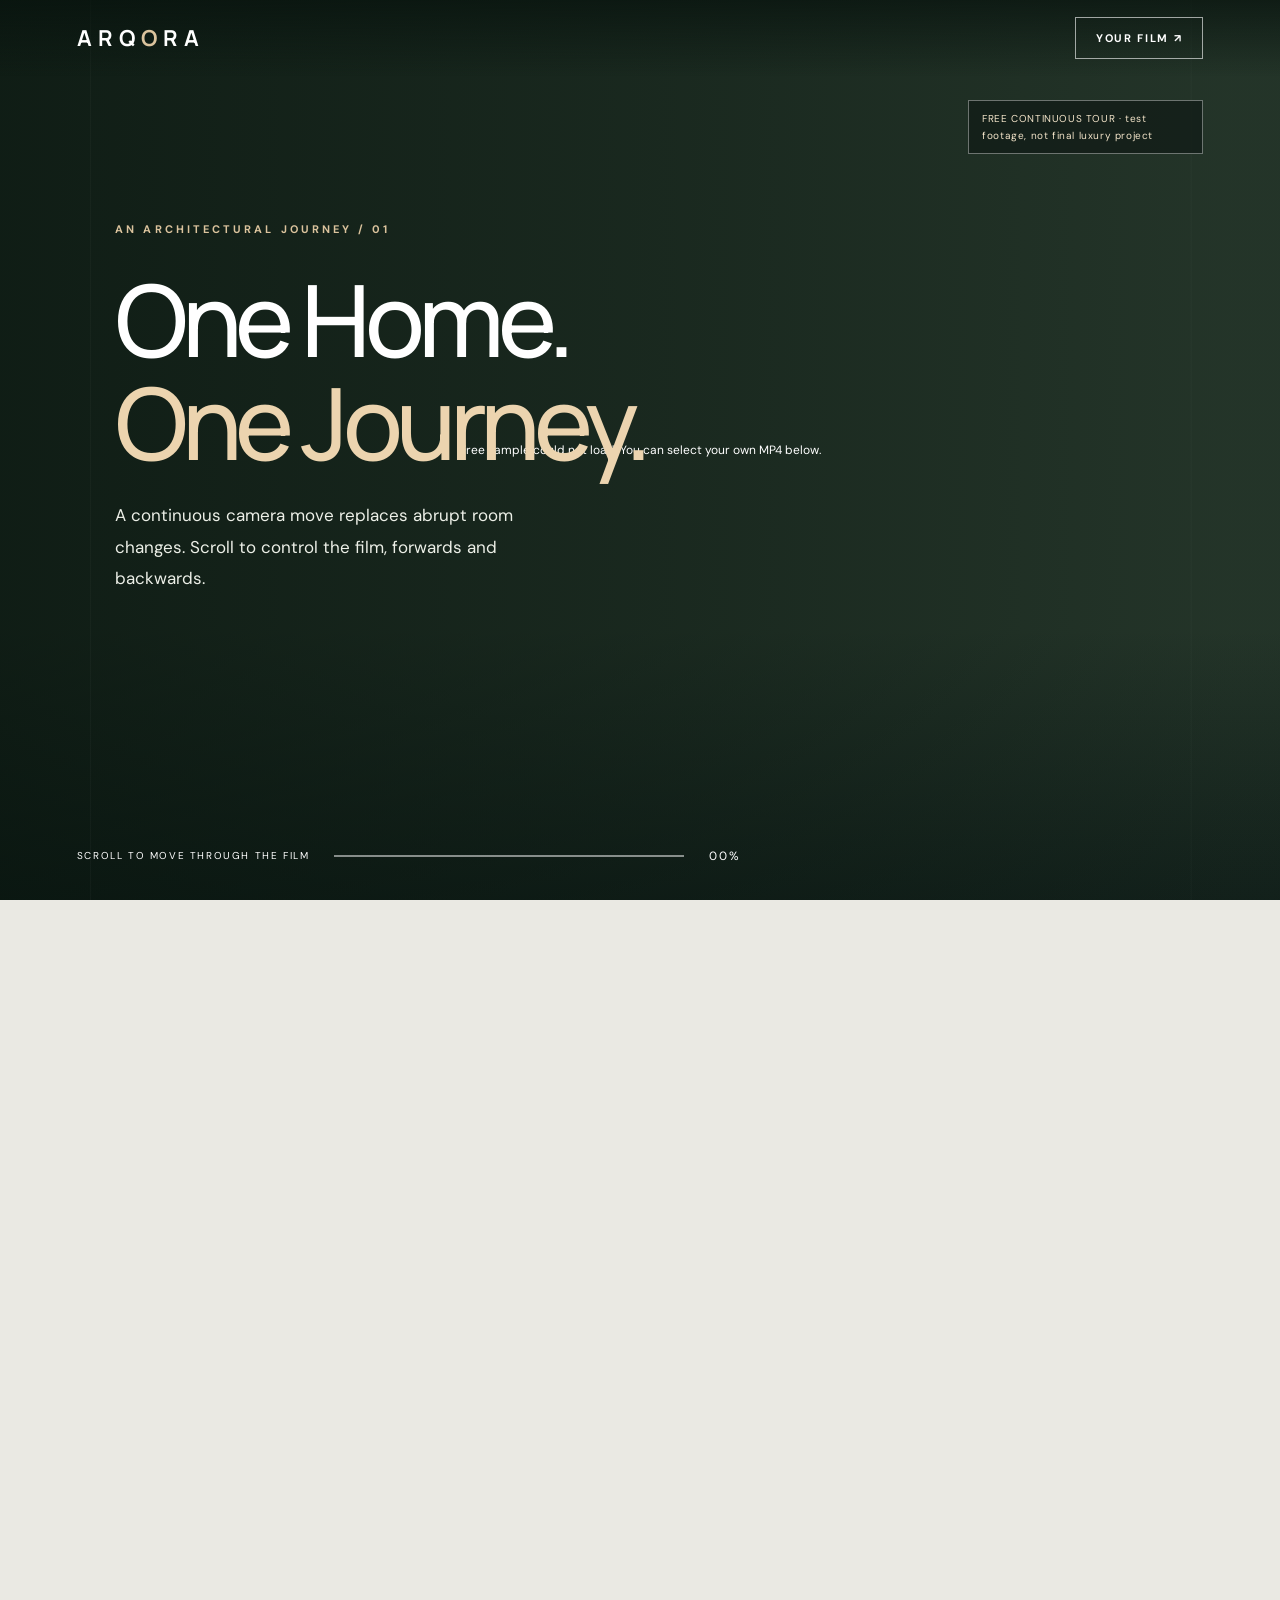
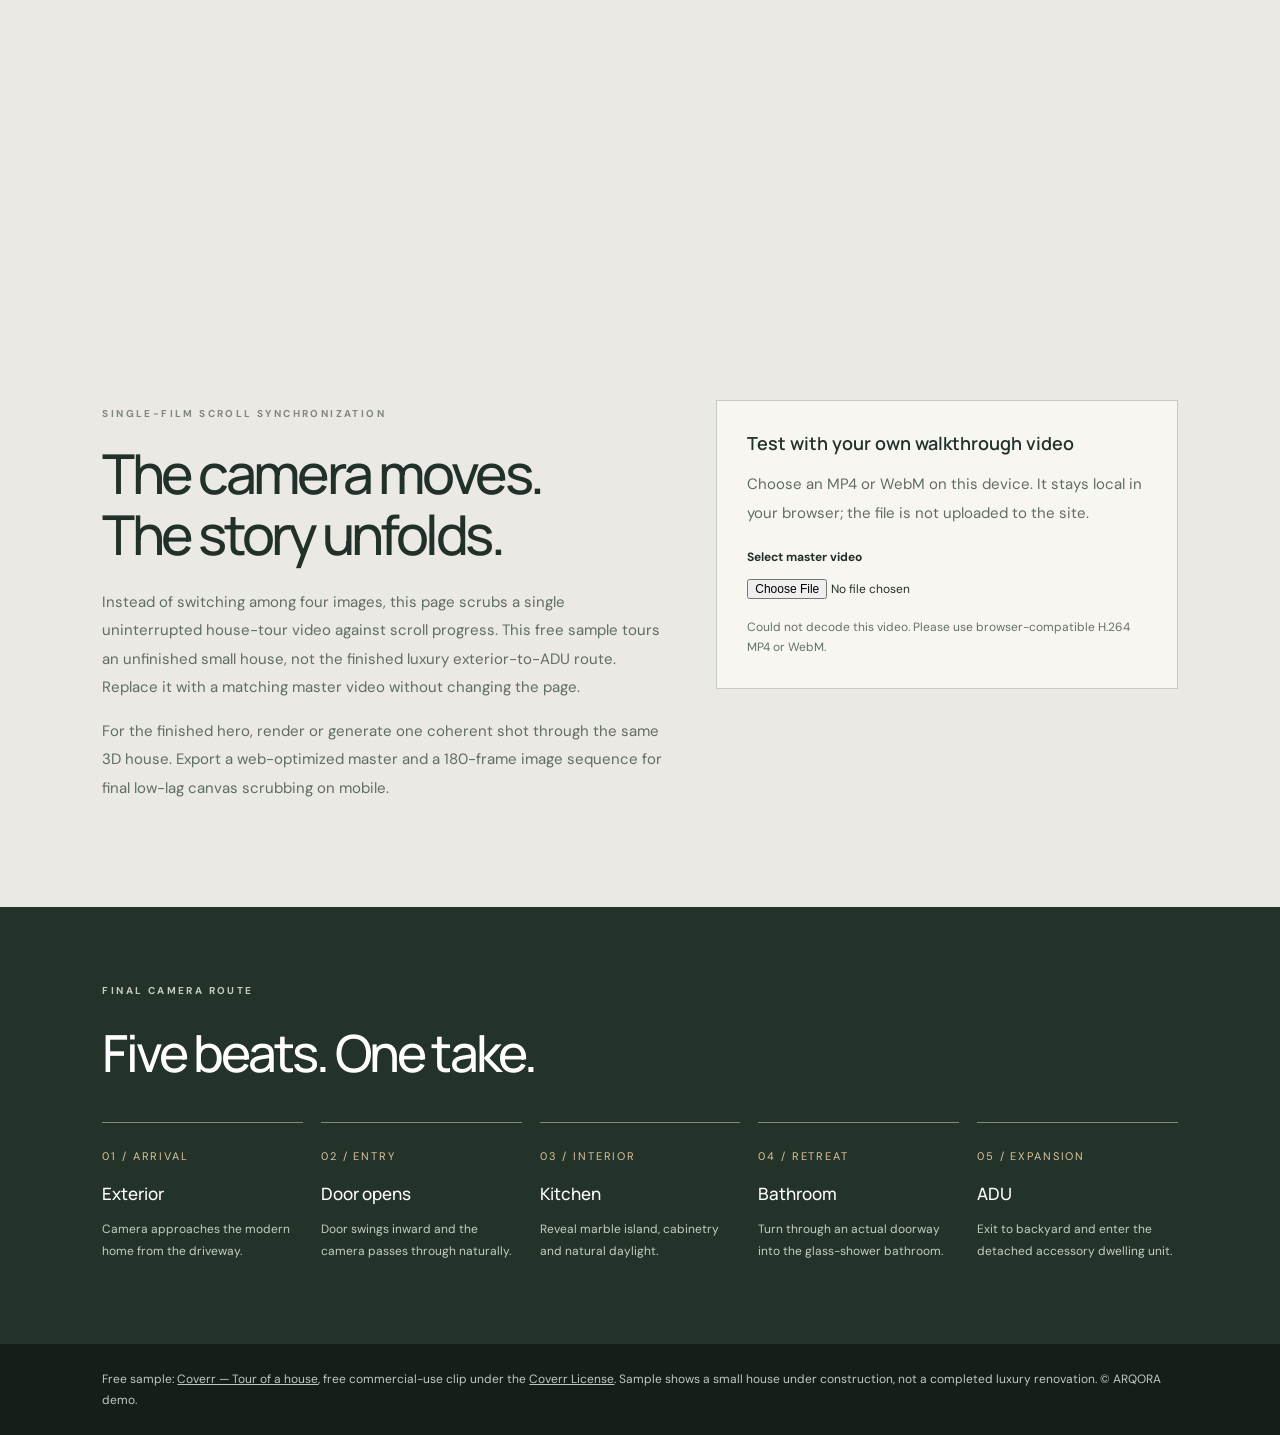
==== video-sync-test/index.html @ e1a4e1a6 "Use verified free Coverr one-take house tour footage for single-video scrub test" ====
<!doctype html>
<html lang="en"><head><meta charset="utf-8"><meta name="viewport" content="width=device-width,initial-scale=1"><meta name="theme-color" content="#121916"><title>ARQORA | One-film scroll walkthrough test</title>
<meta name="description" content="Test single-video scroll synchronisation for an architectural remodeling walkthrough.">
<link rel="preconnect" href="https://fonts.googleapis.com"><link href="https://fonts.googleapis.com/css2?family=DM+Sans:wght@400;500;600&family=Manrope:wght@400;500;600;700&display=swap" rel="stylesheet">
<style>
:root{--cream:#eae8df;--gold:#dbc39d;--ink:#131b16}*{box-sizing:border-box}html{scroll-behavior:auto}body{margin:0;background:#eae9e3;color:#213029;font:15px/1.7 'DM Sans',Arial,sans-serif}a{color:inherit;text-decoration:none}.nav{position:fixed;inset:0 0 auto;z-index:30;height:76px;display:flex;align-items:center;justify-content:space-between;padding:0 clamp(20px,6vw,95px);color:#fff;background:linear-gradient(#07120db0,transparent)}.brand{font:700 22px Manrope,sans-serif;letter-spacing:.27em}.brand b{color:var(--gold)}.nav a:last-child{border:1px solid #fff9;padding:11px 20px;font-size:11px;font-weight:700;letter-spacing:.15em;text-transform:uppercase}.rail{height:390svh;position:relative}.stage{height:100svh;position:sticky;top:0;background:#17231b;color:#fff;overflow:hidden;isolation:isolate}.stage video{position:absolute;inset:0;width:100%;height:100%;object-fit:cover;object-position:center;filter:saturate(.86) contrast(1.04)}.stage:before{content:"";position:absolute;inset:0;z-index:1;pointer-events:none;background:linear-gradient(90deg,#07130db8,#07130d62 54%,#07130d14 96%),linear-gradient(0deg,#0c1916b8,transparent 30%)}.stage:after{content:"";position:absolute;inset:0;z-index:2;pointer-events:none;opacity:.5;background:linear-gradient(to right,transparent 7%,#ffffff18 7.05%,transparent 7.1%,transparent 93%,#ffffff18 93.05%,transparent 93.1%)}.poster{position:absolute;inset:0;z-index:0;background:#26372b url('https://images.unsplash.com/photo-1600585154340-be6161a56a0c?auto=format&fit=crop&w=1200&q=70') center/cover}.story{position:absolute;z-index:4;top:46%;left:clamp(22px,9vw,155px);right:22px;transform:translateY(-50%);max-width:710px;pointer-events:none}.eyebrow{font-size:11px;letter-spacing:.28em;color:var(--gold);text-transform:uppercase;font-weight:700}.story h1{font:500 clamp(3.35rem,7.8vw,7.5rem)/1.04 Manrope,Arial,sans-serif;letter-spacing:-.065em;margin:26px 0 25px}.story h1 em{font-style:normal;color:#ecd4af}.story p{font-size:clamp(14px,1.35vw,17px);line-height:1.85;max-width:445px;color:#ecefe7}.foot{position:absolute;bottom:34px;left:clamp(22px,6vw,90px);right:clamp(22px,6vw,90px);z-index:5;display:flex;align-items:center;gap:25px}.foot .hint{font-size:10px;letter-spacing:.16em;white-space:nowrap;text-transform:uppercase}.line{height:2px;background:#ffffff80;flex:1;max-width:350px}.bar{height:2px;width:0;background:var(--gold)}.count{font-size:12px;letter-spacing:.14em}.note{position:absolute;right:clamp(22px,6vw,90px);top:100px;z-index:6;font-size:10px;max-width:235px;letter-spacing:.06em;padding:9px 13px;border:1px solid #ffffff60;background:#101a16b5;color:#f4e5ca}.stage .error{position:absolute;inset:50% 20px auto;transform:translateY(-50%);z-index:3;text-align:center;color:#fff;font-size:12px;display:none}.controls{background:#eae9e3;padding:90px clamp(22px,8vw,130px);display:grid;gap:50px;grid-template-columns:1.1fr .9fr;align-items:start}.kicker{text-transform:uppercase;font-size:10px;letter-spacing:.24em;font-weight:700;color:#7e897c}.controls h2{font:500 clamp(2.2rem,4.3vw,4.5rem)/1.12 Manrope,sans-serif;letter-spacing:-.065em;margin:17px 0 22px}.controls p{max-width:600px;color:#606d63;font-size:15px;line-height:1.9}.upload{border:1px solid #c6ccbf;background:#f7f6f1;padding:30px}.upload strong{display:block;font:600 18px Manrope,sans-serif;margin-bottom:10px}.upload label{display:block;margin:20px 0 9px;font-size:12px;font-weight:700}.upload input{max-width:100%;font:inherit;font-size:12px}.meta{font-size:12px;color:#637263;margin-top:15px}.route{padding:70px clamp(22px,8vw,130px);background:#243329;color:#fff}.route h2{font:500 clamp(2rem,4vw,4rem) Manrope,sans-serif;letter-spacing:-.055em;margin:14px 0 35px}.steps{display:grid;grid-template-columns:repeat(5,1fr);gap:18px}.step{border-top:1px solid #d9d0b289;padding-top:20px}.step span{color:var(--gold);font-size:11px;letter-spacing:.17em}.step b{display:block;margin:14px 0;font:500 17px Manrope,sans-serif}.step p{font-size:12px;color:#c4cec5;line-height:1.8}.legal{padding:25px clamp(22px,8vw,130px);font-size:12px;background:#151e18;color:#c0c9c0}.legal a{text-decoration:underline}@media(max-width:700px){.nav{height:65px}.nav a:last-child{font-size:9px;padding:8px}.note{right:20px;top:76px;font-size:9px;max-width:190px}.story{top:49%}.story h1{font-size:clamp(2.9rem,11vw,4.5rem)}.foot{bottom:20px}.foot .hint{font-size:8px}.controls{grid-template-columns:1fr;padding-top:65px;padding-bottom:65px}.steps{grid-template-columns:repeat(2,1fr)}.stage video{object-position:58% center}}@media(prefers-reduced-motion:reduce){.rail{height:100svh}.foot{display:none}}
</style></head><body>
<header class="nav"><a href="#top" class="brand">ARQ<b>O</b>RA</a><a href="#film-controls">Your Film ↗</a></header>
<main id="top"><section class="rail" id="filmRail"><div class="stage" id="filmStage"><div class="poster"></div>
<video id="walkFilm" muted playsinline preload="auto" aria-label="Continuous architectural walkthrough sample" poster="https://images.unsplash.com/photo-1600585154340-be6161a56a0c?auto=format&fit=crop&w=1200&q=70"></video>
<div class="error" id="videoError">Free sample could not load. You can select your own MP4 below.</div>
<div class="note" id="sampleNote">FREE CONTINUOUS TOUR · test footage, not final luxury project</div>
<div class="story"><span class="eyebrow" id="sceneLabel">A CONNECTED JOURNEY / 01</span><h1 id="sceneHead">One Home.<br><em>One Journey.</em></h1><p id="sceneText">A continuous camera move replaces abrupt room changes. Scroll to control the film, forwards and backwards.</p></div>
<div class="foot"><span class="hint">Scroll to move through the film</span><div class="line"><div class="bar" id="progressBar"></div></div><span class="count" id="progressCount">00%</span></div>
</div></section>
<section id="film-controls" class="controls"><div><span class="kicker">Single-film scroll synchronization</span><h2>The camera moves.<br>The story unfolds.</h2><p>Instead of switching among four images, this page scrubs a single uninterrupted house-tour video against scroll progress. This free sample tours an unfinished small house, not the finished luxury exterior-to-ADU route. Replace it with a matching master video without changing the page.</p><p>For the finished hero, render or generate one coherent shot through the same 3D house. Export a web-optimized master and a 180-frame image sequence for final low-lag canvas scrubbing on mobile.</p></div>
<div class="upload"><strong>Test with your own walkthrough video</strong><p>Choose an MP4 or WebM on this device. It stays local in your browser; the file is not uploaded to the site.</p><label for="videoUpload">Select master video</label><input type="file" id="videoUpload" accept="video/mp4,video/webm,video/quicktime"><div class="meta" id="fileStatus">Free Coverr house walkthrough sample (19 seconds) · Only for testing camera continuity.</div></div>
</section>
<section class="route"><span class="kicker" style="color:#c7cbbf">Final camera route</span><h2>Five beats. One take.</h2><div class="steps"><div class="step"><span>01 / ARRIVAL</span><b>Exterior</b><p>Camera approaches the modern home from the driveway.</p></div><div class="step"><span>02 / ENTRY</span><b>Door opens</b><p>Door swings inward and the camera passes through naturally.</p></div><div class="step"><span>03 / INTERIOR</span><b>Kitchen</b><p>Reveal marble island, cabinetry and natural daylight.</p></div><div class="step"><span>04 / RETREAT</span><b>Bathroom</b><p>Turn through an actual doorway into the glass-shower bathroom.</p></div><div class="step"><span>05 / EXPANSION</span><b>ADU</b><p>Exit to backyard and enter the detached accessory dwelling unit.</p></div></div></section></main>
<footer class="legal">Free sample: <a href="https://coverr.co/videos/tour-of-a-house-10dx22zecx" target="_blank" rel="noopener">Coverr — Tour of a house</a>, free commercial-use clip under the <a href="https://coverr.co/license" target="_blank" rel="noopener">Coverr License</a>. Sample shows a small house under construction, not a completed luxury renovation. © ARQORA demo.</footer>
<script>
(()=>{'use strict';
const video=document.getElementById('walkFilm'),rail=document.getElementById('filmRail'),fill=document.getElementById('progressBar'),count=document.getElementById('progressCount'),status=document.getElementById('fileStatus'),sample=document.getElementById('sampleNote'),error=document.getElementById('videoError');
const sampleSrc='https://cdn.coverr.co/videos/coverr-tour-of-a-house-5566/720p.mp4';
video.src=sampleSrc;
video.load();

const reduced=matchMedia('(prefers-reduced-motion:reduce)').matches;
const clamp=(x,a=0,b=1)=>Math.max(a,Math.min(b,x));
let duration=20,requested=0,latestSeek=0,seekTimer=0,fileUrl=null,disabled=false;
function position(){let r=rail.getBoundingClientRect();return clamp(-r.top/Math.max(1,r.height-innerHeight))}
function updateText(p){
const labels=['AN ARCHITECTURAL JOURNEY','THE APPROACH','THROUGH THE HOME','CRAFTED IN DETAIL','A COMPLETE TRANSFORMATION'];
const heads=['One Home.<br><em>One Journey.</em>','The First<br><em>Impression.</em>','An Open<br><em>Experience.</em>','Every Detail<br><em>Matters.</em>','Built For<br><em>What’s Next.</em>'];
const k=Math.min(4,Math.floor(p*5));
if(updateText.k!==k){updateText.k=k;document.getElementById('sceneLabel').textContent=labels[k]+' / '+String(k+1).padStart(2,'0');document.getElementById('sceneHead').innerHTML=heads[k]}
}
function seek(){seekTimer=0;if(disabled||!video.duration||video.seeking)return;
const desired=clamp(requested,0,Math.max(0,video.duration-.06));
if(Math.abs(video.currentTime-desired)<.045)return;
latestSeek=performance.now();try{video.currentTime=desired}catch(e){}}
function schedule(){if(seekTimer)return;const wait=Math.max(0,85-(performance.now()-latestSeek));seekTimer=setTimeout(seek,wait)}
function scroll(){const p=reduced?0:position();fill.style.width=(p*100).toFixed(1)+'%';count.textContent=String(Math.round(p*100)).padStart(2,'0')+'%';updateText(p);requested=p*duration;if(video.readyState>=1)schedule()}
video.addEventListener('loadedmetadata',()=>{duration=Math.max(0.1,video.duration||20);disabled=false;error.style.display='none';if(!fileUrl) status.textContent='Loaded free 19-second continuous house tour from Coverr. Scroll to scrub the camera.';scroll()});
video.addEventListener('seeked',()=>{if(Math.abs(video.currentTime-requested)>.12)schedule()});
video.addEventListener('error',()=>{error.style.display='block';status.textContent='Could not decode this video. Please use browser-compatible H.264 MP4 or WebM.'});
document.getElementById('videoUpload').addEventListener('change',e=>{
const f=e.target.files?.[0];if(!f)return;if(fileUrl)URL.revokeObjectURL(fileUrl);fileUrl=URL.createObjectURL(f);video.src=fileUrl;video.load();status.textContent='Local file: '+f.name+' · '+(f.size/1048576).toFixed(1)+' MB';sample.textContent='YOUR OWN WALKTHROUGH VIDEO · LOCAL PREVIEW';disabled=false
});
addEventListener('scroll',scroll,{passive:true});addEventListener('resize',scroll,{passive:true});
scroll();
})();
</script></body></html>
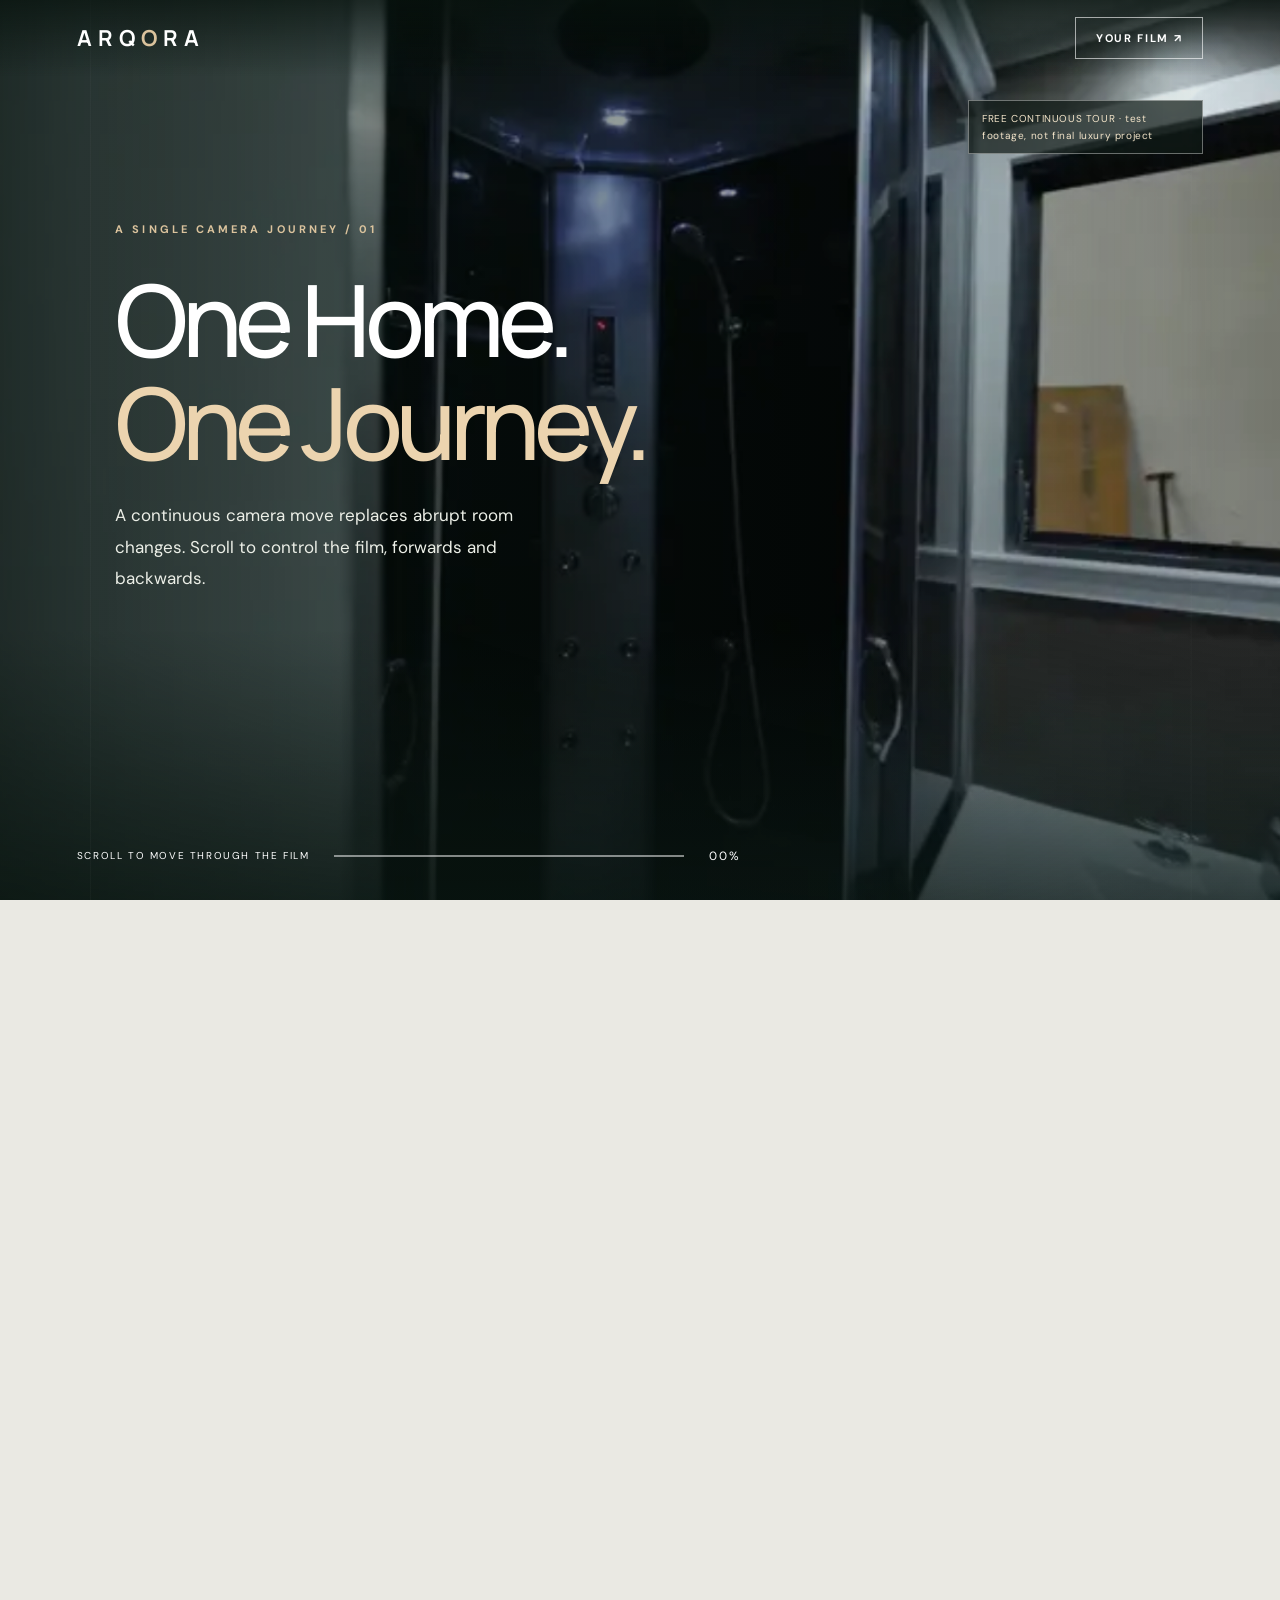
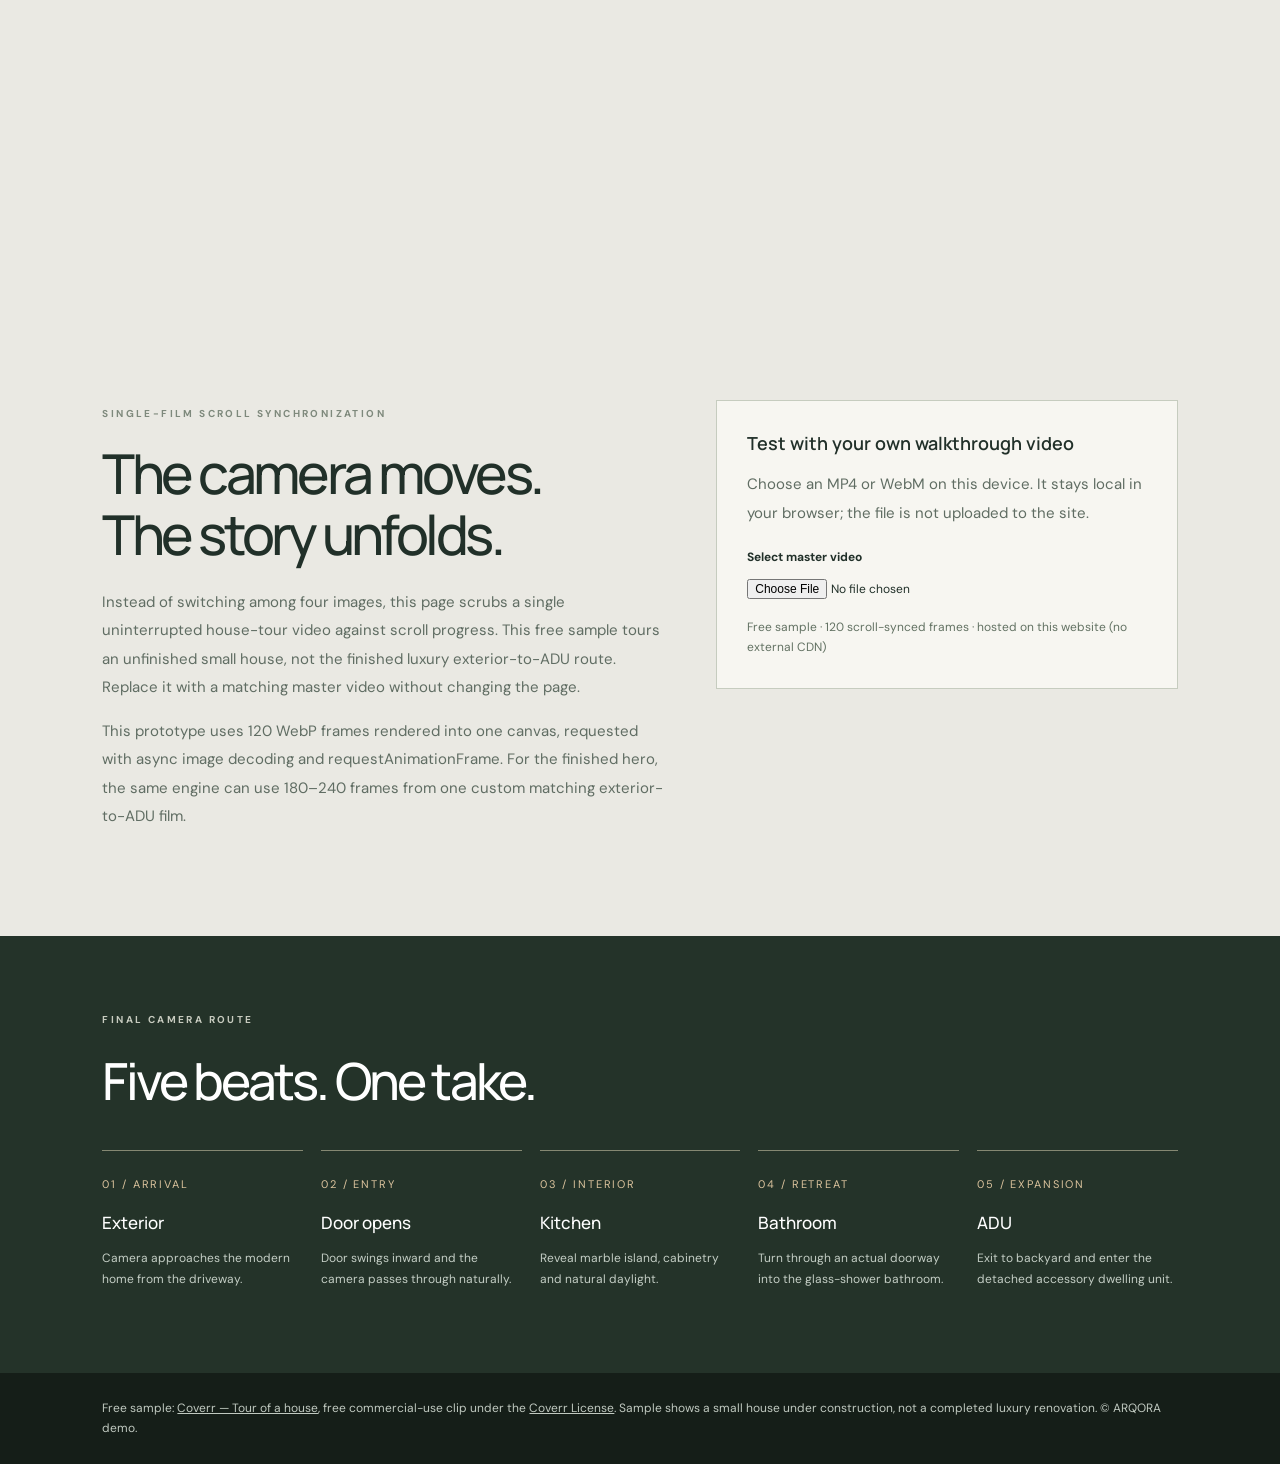
==== commit 4c97deb5: "Replace laggy video seeking with 120-frame local canvas sequence; async decoding and capped DPR" ====
--- a/video-sync-test/index.html
+++ b/video-sync-test/index.html
@@ -1,53 +1,153 @@
 <!doctype html>
-<html lang="en"><head><meta charset="utf-8"><meta name="viewport" content="width=device-width,initial-scale=1"><meta name="theme-color" content="#121916"><title>ARQORA | One-film scroll walkthrough test</title>
+<html lang="en"><head><meta charset="utf-8"><meta name="viewport" content="width=device-width,initial-scale=1"><meta name="theme-color" content="#121916"><title>ARQORA | Free 120-Frame Canvas House Tour</title>
 <meta name="description" content="Test single-video scroll synchronisation for an architectural remodeling walkthrough.">
 <link rel="preconnect" href="https://fonts.googleapis.com"><link href="https://fonts.googleapis.com/css2?family=DM+Sans:wght@400;500;600&family=Manrope:wght@400;500;600;700&display=swap" rel="stylesheet">
 <style>
 :root{--cream:#eae8df;--gold:#dbc39d;--ink:#131b16}*{box-sizing:border-box}html{scroll-behavior:auto}body{margin:0;background:#eae9e3;color:#213029;font:15px/1.7 'DM Sans',Arial,sans-serif}a{color:inherit;text-decoration:none}.nav{position:fixed;inset:0 0 auto;z-index:30;height:76px;display:flex;align-items:center;justify-content:space-between;padding:0 clamp(20px,6vw,95px);color:#fff;background:linear-gradient(#07120db0,transparent)}.brand{font:700 22px Manrope,sans-serif;letter-spacing:.27em}.brand b{color:var(--gold)}.nav a:last-child{border:1px solid #fff9;padding:11px 20px;font-size:11px;font-weight:700;letter-spacing:.15em;text-transform:uppercase}.rail{height:390svh;position:relative}.stage{height:100svh;position:sticky;top:0;background:#17231b;color:#fff;overflow:hidden;isolation:isolate}.stage video{position:absolute;inset:0;width:100%;height:100%;object-fit:cover;object-position:center;filter:saturate(.86) contrast(1.04)}.stage:before{content:"";position:absolute;inset:0;z-index:1;pointer-events:none;background:linear-gradient(90deg,#07130db8,#07130d62 54%,#07130d14 96%),linear-gradient(0deg,#0c1916b8,transparent 30%)}.stage:after{content:"";position:absolute;inset:0;z-index:2;pointer-events:none;opacity:.5;background:linear-gradient(to right,transparent 7%,#ffffff18 7.05%,transparent 7.1%,transparent 93%,#ffffff18 93.05%,transparent 93.1%)}.poster{position:absolute;inset:0;z-index:0;background:#26372b url('https://images.unsplash.com/photo-1600585154340-be6161a56a0c?auto=format&fit=crop&w=1200&q=70') center/cover}.story{position:absolute;z-index:4;top:46%;left:clamp(22px,9vw,155px);right:22px;transform:translateY(-50%);max-width:710px;pointer-events:none}.eyebrow{font-size:11px;letter-spacing:.28em;color:var(--gold);text-transform:uppercase;font-weight:700}.story h1{font:500 clamp(3.35rem,7.8vw,7.5rem)/1.04 Manrope,Arial,sans-serif;letter-spacing:-.065em;margin:26px 0 25px}.story h1 em{font-style:normal;color:#ecd4af}.story p{font-size:clamp(14px,1.35vw,17px);line-height:1.85;max-width:445px;color:#ecefe7}.foot{position:absolute;bottom:34px;left:clamp(22px,6vw,90px);right:clamp(22px,6vw,90px);z-index:5;display:flex;align-items:center;gap:25px}.foot .hint{font-size:10px;letter-spacing:.16em;white-space:nowrap;text-transform:uppercase}.line{height:2px;background:#ffffff80;flex:1;max-width:350px}.bar{height:2px;width:0;background:var(--gold)}.count{font-size:12px;letter-spacing:.14em}.note{position:absolute;right:clamp(22px,6vw,90px);top:100px;z-index:6;font-size:10px;max-width:235px;letter-spacing:.06em;padding:9px 13px;border:1px solid #ffffff60;background:#101a16b5;color:#f4e5ca}.stage .error{position:absolute;inset:50% 20px auto;transform:translateY(-50%);z-index:3;text-align:center;color:#fff;font-size:12px;display:none}.controls{background:#eae9e3;padding:90px clamp(22px,8vw,130px);display:grid;gap:50px;grid-template-columns:1.1fr .9fr;align-items:start}.kicker{text-transform:uppercase;font-size:10px;letter-spacing:.24em;font-weight:700;color:#7e897c}.controls h2{font:500 clamp(2.2rem,4.3vw,4.5rem)/1.12 Manrope,sans-serif;letter-spacing:-.065em;margin:17px 0 22px}.controls p{max-width:600px;color:#606d63;font-size:15px;line-height:1.9}.upload{border:1px solid #c6ccbf;background:#f7f6f1;padding:30px}.upload strong{display:block;font:600 18px Manrope,sans-serif;margin-bottom:10px}.upload label{display:block;margin:20px 0 9px;font-size:12px;font-weight:700}.upload input{max-width:100%;font:inherit;font-size:12px}.meta{font-size:12px;color:#637263;margin-top:15px}.route{padding:70px clamp(22px,8vw,130px);background:#243329;color:#fff}.route h2{font:500 clamp(2rem,4vw,4rem) Manrope,sans-serif;letter-spacing:-.055em;margin:14px 0 35px}.steps{display:grid;grid-template-columns:repeat(5,1fr);gap:18px}.step{border-top:1px solid #d9d0b289;padding-top:20px}.step span{color:var(--gold);font-size:11px;letter-spacing:.17em}.step b{display:block;margin:14px 0;font:500 17px Manrope,sans-serif}.step p{font-size:12px;color:#c4cec5;line-height:1.8}.legal{padding:25px clamp(22px,8vw,130px);font-size:12px;background:#151e18;color:#c0c9c0}.legal a{text-decoration:underline}@media(max-width:700px){.nav{height:65px}.nav a:last-child{font-size:9px;padding:8px}.note{right:20px;top:76px;font-size:9px;max-width:190px}.story{top:49%}.story h1{font-size:clamp(2.9rem,11vw,4.5rem)}.foot{bottom:20px}.foot .hint{font-size:8px}.controls{grid-template-columns:1fr;padding-top:65px;padding-bottom:65px}.steps{grid-template-columns:repeat(2,1fr)}.stage video{object-position:58% center}}@media(prefers-reduced-motion:reduce){.rail{height:100svh}.foot{display:none}}
+
+/* True local frame-sequence renderer: no external video hotlinks. */
+.stage .poster{background-image:url('assets/house-tour-poster.jpg');z-index:0}
+.stage #frameCanvas{position:absolute;inset:0;width:100%;height:100%;display:block;z-index:0;opacity:0;transition:opacity .25s;contain:strict}
+.stage #walkFilm{display:none;z-index:0}
+.stage #walkFilm.visible{display:block}
+@media(prefers-reduced-motion:reduce){.stage #frameCanvas{opacity:1}}
 </style></head><body>
 <header class="nav"><a href="#top" class="brand">ARQ<b>O</b>RA</a><a href="#film-controls">Your Film ↗</a></header>
 <main id="top"><section class="rail" id="filmRail"><div class="stage" id="filmStage"><div class="poster"></div>
-<video id="walkFilm" muted playsinline preload="auto" aria-label="Continuous architectural walkthrough sample" poster="https://images.unsplash.com/photo-1600585154340-be6161a56a0c?auto=format&fit=crop&w=1200&q=70"></video>
+<canvas id="frameCanvas" aria-label="Continuous house walkthrough controlled by scroll"></canvas>
+<video id="walkFilm" muted playsinline preload="metadata" aria-label="Your local architectural walkthrough video" poster="assets/house-tour-poster.jpg"></video>
 <div class="error" id="videoError">Free sample could not load. You can select your own MP4 below.</div>
 <div class="note" id="sampleNote">FREE CONTINUOUS TOUR · test footage, not final luxury project</div>
 <div class="story"><span class="eyebrow" id="sceneLabel">A CONNECTED JOURNEY / 01</span><h1 id="sceneHead">One Home.<br><em>One Journey.</em></h1><p id="sceneText">A continuous camera move replaces abrupt room changes. Scroll to control the film, forwards and backwards.</p></div>
 <div class="foot"><span class="hint">Scroll to move through the film</span><div class="line"><div class="bar" id="progressBar"></div></div><span class="count" id="progressCount">00%</span></div>
 </div></section>
-<section id="film-controls" class="controls"><div><span class="kicker">Single-film scroll synchronization</span><h2>The camera moves.<br>The story unfolds.</h2><p>Instead of switching among four images, this page scrubs a single uninterrupted house-tour video against scroll progress. This free sample tours an unfinished small house, not the finished luxury exterior-to-ADU route. Replace it with a matching master video without changing the page.</p><p>For the finished hero, render or generate one coherent shot through the same 3D house. Export a web-optimized master and a 180-frame image sequence for final low-lag canvas scrubbing on mobile.</p></div>
-<div class="upload"><strong>Test with your own walkthrough video</strong><p>Choose an MP4 or WebM on this device. It stays local in your browser; the file is not uploaded to the site.</p><label for="videoUpload">Select master video</label><input type="file" id="videoUpload" accept="video/mp4,video/webm,video/quicktime"><div class="meta" id="fileStatus">Free Coverr house walkthrough sample (19 seconds) · Only for testing camera continuity.</div></div>
+<section id="film-controls" class="controls"><div><span class="kicker">Single-film scroll synchronization</span><h2>The camera moves.<br>The story unfolds.</h2><p>Instead of switching among four images, this page scrubs a single uninterrupted house-tour video against scroll progress. This free sample tours an unfinished small house, not the finished luxury exterior-to-ADU route. Replace it with a matching master video without changing the page.</p><p>This prototype uses 120 WebP frames rendered into one canvas, requested with async image decoding and requestAnimationFrame. For the finished hero, the same engine can use 180–240 frames from one custom matching exterior-to-ADU film.</p></div>
+<div class="upload"><strong>Test with your own walkthrough video</strong><p>Choose an MP4 or WebM on this device. It stays local in your browser; the file is not uploaded to the site.</p><label for="videoUpload">Select master video</label><input type="file" id="videoUpload" accept="video/mp4,video/webm,video/quicktime"><div class="meta" id="fileStatus">120 locally hosted optimized frames · Free continuous house tour. Scroll to test.</div></div>
 </section>
 <section class="route"><span class="kicker" style="color:#c7cbbf">Final camera route</span><h2>Five beats. One take.</h2><div class="steps"><div class="step"><span>01 / ARRIVAL</span><b>Exterior</b><p>Camera approaches the modern home from the driveway.</p></div><div class="step"><span>02 / ENTRY</span><b>Door opens</b><p>Door swings inward and the camera passes through naturally.</p></div><div class="step"><span>03 / INTERIOR</span><b>Kitchen</b><p>Reveal marble island, cabinetry and natural daylight.</p></div><div class="step"><span>04 / RETREAT</span><b>Bathroom</b><p>Turn through an actual doorway into the glass-shower bathroom.</p></div><div class="step"><span>05 / EXPANSION</span><b>ADU</b><p>Exit to backyard and enter the detached accessory dwelling unit.</p></div></div></section></main>
 <footer class="legal">Free sample: <a href="https://coverr.co/videos/tour-of-a-house-10dx22zecx" target="_blank" rel="noopener">Coverr — Tour of a house</a>, free commercial-use clip under the <a href="https://coverr.co/license" target="_blank" rel="noopener">Coverr License</a>. Sample shows a small house under construction, not a completed luxury renovation. © ARQORA demo.</footer>
 <script>
 (()=>{'use strict';
-const video=document.getElementById('walkFilm'),rail=document.getElementById('filmRail'),fill=document.getElementById('progressBar'),count=document.getElementById('progressCount'),status=document.getElementById('fileStatus'),sample=document.getElementById('sampleNote'),error=document.getElementById('videoError');
-const sampleSrc='https://cdn.coverr.co/videos/coverr-tour-of-a-house-5566/720p.mp4';
-video.src=sampleSrc;
-video.load();
-
+const $=id=>document.getElementById(id);
+const video=$('walkFilm'),canvas=$('frameCanvas'),rail=$('filmRail'),fill=$('progressBar'),count=$('progressCount'),status=$('fileStatus'),sample=$('sampleNote'),error=$('videoError');
+const ctx=canvas.getContext('2d',{alpha:false,desynchronized:true});
 const reduced=matchMedia('(prefers-reduced-motion:reduce)').matches;
+const mobile=matchMedia('(max-width:700px)').matches;
 const clamp=(x,a=0,b=1)=>Math.max(a,Math.min(b,x));
-let duration=20,requested=0,latestSeek=0,seekTimer=0,fileUrl=null,disabled=false;
-function position(){let r=rail.getBoundingClientRect();return clamp(-r.top/Math.max(1,r.height-innerHeight))}
+const TOTAL=120,frames=Array(TOTAL).fill(null),pending=new Set(),queued=new Set(),queue=[];
+let inFlight=0,current=-1,wanted=0,raf=0,progress=0,duration=19.1,fileUrl=null,seekTimer=0,lastSeek=0,videoMode=false;
+const cap=mobile?3:6;
+function resize(){
+ const r=canvas.getBoundingClientRect();
+ const dpr=clamp(devicePixelRatio||1,.5,Math.min(mobile?1.2:1.4,1280/Math.max(1,r.width),800/Math.max(1,r.height)));
+ canvas.width=Math.max(1,Math.round(r.width*dpr));
+ canvas.height=Math.max(1,Math.round(r.height*dpr));
+ ctx.imageSmoothingEnabled=true;
+ ctx.imageSmoothingQuality=mobile?'low':'medium';
+ current=-1;
+ schedule();
+}
+function put(i,urgent=false){
+ if(i<0||i>=TOTAL||frames[i]||pending.has(i))return;
+ if(queued.has(i)){
+   if(urgent){let p=queue.indexOf(i);if(p>0){queue.splice(p,1);queue.unshift(i)}}
+   return;
+ }
+ if(urgent)queue.unshift(i);else queue.push(i);
+ queued.add(i);
+ pump();
+}
+function pump(){
+ while(inFlight<cap&&queue.length){
+   const i=queue.shift();queued.delete(i);
+   if(frames[i]||pending.has(i))continue;
+   pending.add(i);inFlight++;
+   const img=new Image();img.decoding='async';
+   let finished=false;
+   const done=(ok)=>{
+     if(finished)return;finished=true;pending.delete(i);inFlight--;
+     if(ok){frames[i]=img;if(i===0||i===wanted)schedule();}
+     pump();
+   };
+   img.onload=()=>{if(img.decode)img.decode().then(()=>done(true)).catch(()=>done(img.naturalWidth>0));else done(true)};
+   img.onerror=()=>done(false);
+   img.src='assets/frames/frame_'+String(i+1).padStart(3,'0')+'.webp';
+ }
+}
+function selectFrame(){
+ if(videoMode||!ctx)return;
+ const desired=clamp(wanted,0,TOTAL-1);
+ if(current===desired)return;
+ const img=frames[desired];
+ if(!img){put(desired,true);put(desired+1,true);put(desired-1,true);}
+ const fallback=img?desired:findNearest(desired);
+ if(fallback<0)return;
+ const chosen=frames[fallback];
+ if(!chosen||!chosen.naturalWidth)return;
+ const w=canvas.width,h=canvas.height;
+ const scale=Math.max(w/chosen.naturalWidth,h/chosen.naturalHeight);
+ const dw=chosen.naturalWidth*scale,dh=chosen.naturalHeight*scale;
+ ctx.fillStyle='#132119';ctx.fillRect(0,0,w,h);
+ ctx.drawImage(chosen,(w-dw)/2,(h-dh)/2,dw,dh);
+ canvas.style.opacity='1';current=fallback;
+ if(!img)put(desired,true);
+ if(desired===0||desired===TOTAL-1||frames[desired])status.textContent='Free sample · 120 scroll-synced frames · hosted on this website (no external CDN)';
+}
+function findNearest(i){
+ if(frames[i])return i;
+ for(let d=1;d<TOTAL;d++){if(frames[i-d])return i-d;if(frames[i+d])return i+d}
+ return -1;
+}
+function tick(){raf=0;selectFrame()}
+function schedule(){if(!raf)raf=requestAnimationFrame(tick)}
+function position(){const r=rail.getBoundingClientRect();return clamp(-r.top/Math.max(1,r.height-innerHeight))}
 function updateText(p){
-const labels=['AN ARCHITECTURAL JOURNEY','THE APPROACH','THROUGH THE HOME','CRAFTED IN DETAIL','A COMPLETE TRANSFORMATION'];
-const heads=['One Home.<br><em>One Journey.</em>','The First<br><em>Impression.</em>','An Open<br><em>Experience.</em>','Every Detail<br><em>Matters.</em>','Built For<br><em>What’s Next.</em>'];
-const k=Math.min(4,Math.floor(p*5));
-if(updateText.k!==k){updateText.k=k;document.getElementById('sceneLabel').textContent=labels[k]+' / '+String(k+1).padStart(2,'0');document.getElementById('sceneHead').innerHTML=heads[k]}
+ const labels=['A SINGLE CAMERA JOURNEY','CONTINUOUS MOTION','ONE CONNECTED SPACE','ARCHITECTURAL DETAILS','THE FINAL REVEAL'];
+ const heads=['One Home.<br><em>One Journey.</em>','Follow the<br><em>Camera.</em>','Stay Inside<br><em>the Space.</em>','Every Detail<br><em>Matters.</em>','The Journey<br><em>Continues.</em>'];
+ const k=Math.min(4,Math.floor(p*5));
+ if(updateText.k!==k){updateText.k=k;$('sceneLabel').textContent=labels[k]+' / '+String(k+1).padStart(2,'0');$('sceneHead').innerHTML=heads[k]}
 }
-function seek(){seekTimer=0;if(disabled||!video.duration||video.seeking)return;
-const desired=clamp(requested,0,Math.max(0,video.duration-.06));
-if(Math.abs(video.currentTime-desired)<.045)return;
-latestSeek=performance.now();try{video.currentTime=desired}catch(e){}}
-function schedule(){if(seekTimer)return;const wait=Math.max(0,85-(performance.now()-latestSeek));seekTimer=setTimeout(seek,wait)}
-function scroll(){const p=reduced?0:position();fill.style.width=(p*100).toFixed(1)+'%';count.textContent=String(Math.round(p*100)).padStart(2,'0')+'%';updateText(p);requested=p*duration;if(video.readyState>=1)schedule()}
-video.addEventListener('loadedmetadata',()=>{duration=Math.max(0.1,video.duration||20);disabled=false;error.style.display='none';if(!fileUrl) status.textContent='Loaded free 19-second continuous house tour from Coverr. Scroll to scrub the camera.';scroll()});
-video.addEventListener('seeked',()=>{if(Math.abs(video.currentTime-requested)>.12)schedule()});
-video.addEventListener('error',()=>{error.style.display='block';status.textContent='Could not decode this video. Please use browser-compatible H.264 MP4 or WebM.'});
-document.getElementById('videoUpload').addEventListener('change',e=>{
-const f=e.target.files?.[0];if(!f)return;if(fileUrl)URL.revokeObjectURL(fileUrl);fileUrl=URL.createObjectURL(f);video.src=fileUrl;video.load();status.textContent='Local file: '+f.name+' · '+(f.size/1048576).toFixed(1)+' MB';sample.textContent='YOUR OWN WALKTHROUGH VIDEO · LOCAL PREVIEW';disabled=false
+function seekVideo(){
+ seekTimer=0;if(!videoMode||!video.duration||video.seeking)return;
+ const desired=clamp(progress*duration,0,Math.max(0,duration-.06));
+ if(Math.abs(video.currentTime-desired)<.04)return;
+ lastSeek=performance.now();
+ try{video.currentTime=desired}catch(e){}
+}
+function scheduleSeek(){if(seekTimer)return;seekTimer=setTimeout(seekVideo,Math.max(0,90-(performance.now()-lastSeek)))}
+function scroll(){
+ const p=reduced?0:position();progress=p;
+ fill.style.width=(p*100).toFixed(1)+'%';
+ count.textContent=String(Math.round(p*100)).padStart(2,'0')+'%';
+ updateText(p);
+ if(videoMode){if(video.readyState>=1)scheduleSeek();return;}
+ wanted=reduced?0:Math.round(p*(TOTAL-1));
+ put(wanted,true);
+ if(wanted>0)put(wanted-1,true);
+ if(wanted<TOTAL-1)put(wanted+1,true);
+ schedule();
+}
+video.addEventListener('loadedmetadata',()=>{duration=Math.max(.1,video.duration||19.1);error.style.display='none';scroll()});
+video.addEventListener('seeked',()=>{if(videoMode&&Math.abs(video.currentTime-progress*duration)>.15)scheduleSeek()});
+video.addEventListener('error',()=>{if(videoMode){error.style.display='block';status.textContent='Could not decode this video. Try a browser-compatible H.264 MP4.'}});
+$('videoUpload').addEventListener('change',e=>{
+ const f=e.target.files?.[0];if(!f)return;
+ if(fileUrl)URL.revokeObjectURL(fileUrl);
+ fileUrl=URL.createObjectURL(f);
+ videoMode=true;video.classList.add('visible');canvas.style.display='none';
+ video.src=fileUrl;video.load();video.pause();
+ sample.textContent='YOUR OWN WALKTHROUGH · LOCAL FILE PREVIEW';
+ status.textContent='Local video: '+f.name+' · '+(f.size/1048576).toFixed(1)+' MB · not uploaded';
+ scroll();
 });
-addEventListener('scroll',scroll,{passive:true});addEventListener('resize',scroll,{passive:true});
+if(ctx){
+ resize();
+ put(0,true);
+ [20,40,60,80,100,119].forEach(i=>put(i));
+ for(let i=1;i<TOTAL;i++)put(i);
+}
+addEventListener('scroll',scroll,{passive:true});
+addEventListener('resize',resize,{passive:true});
 scroll();
 })();
 </script></body></html>
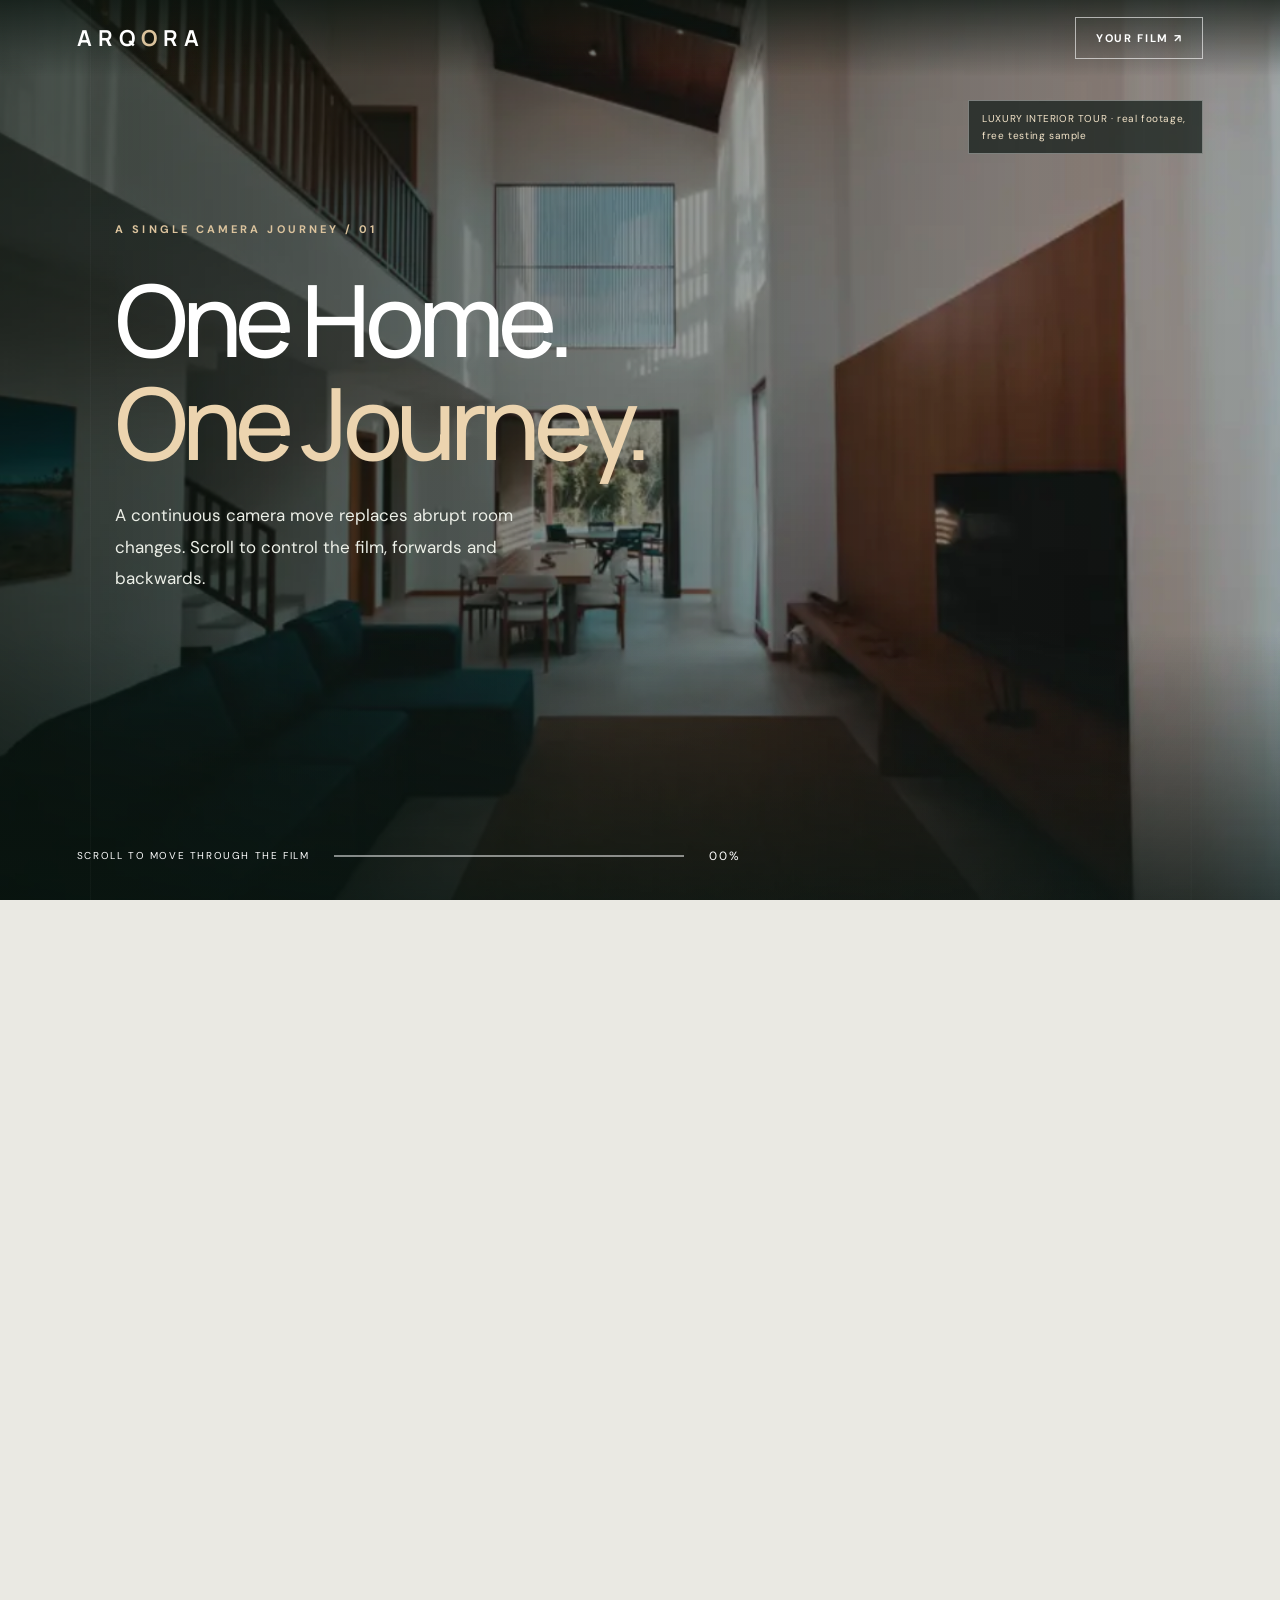
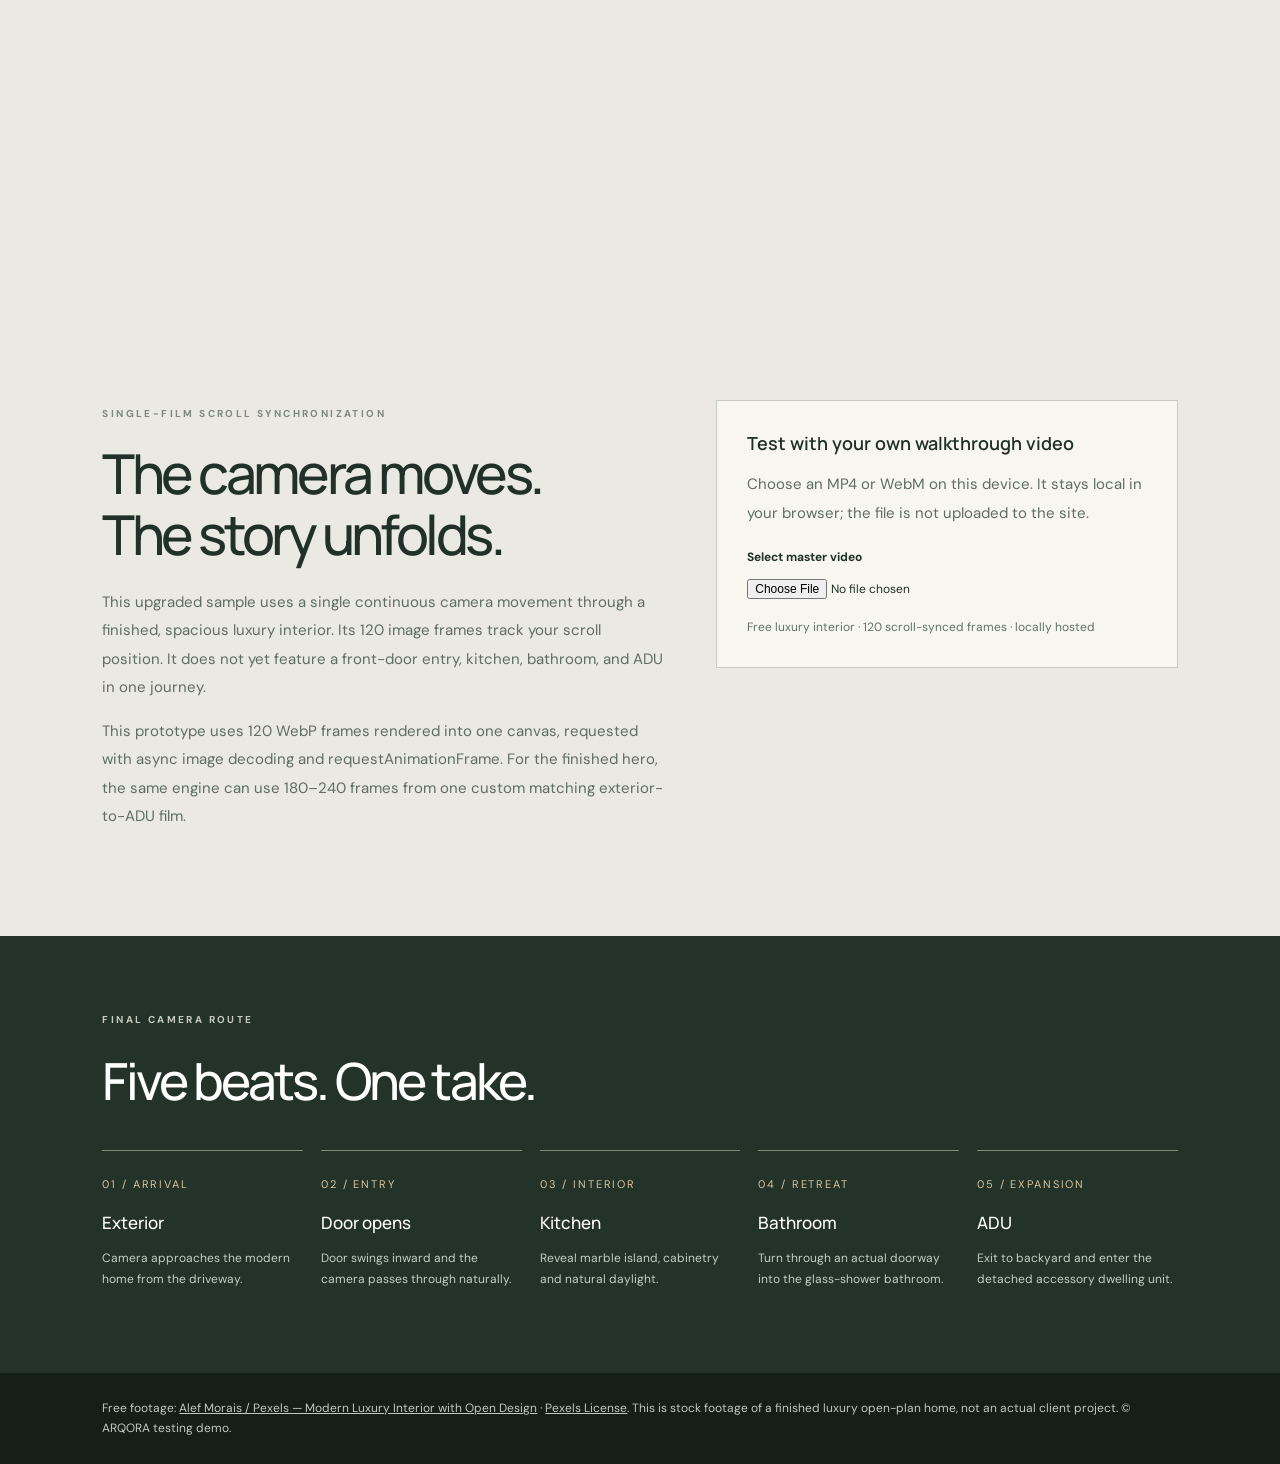
==== commit 400ec3c7: "Update hero copy and licensing for Pexels modern luxury footage" ====
--- a/video-sync-test/index.html
+++ b/video-sync-test/index.html
@@ -1,5 +1,5 @@
 <!doctype html>
-<html lang="en"><head><meta charset="utf-8"><meta name="viewport" content="width=device-width,initial-scale=1"><meta name="theme-color" content="#121916"><title>ARQORA | Free 120-Frame Canvas House Tour</title>
+<html lang="en"><head><meta charset="utf-8"><meta name="viewport" content="width=device-width,initial-scale=1"><meta name="theme-color" content="#121916"><title>ARQORA | Free Modern Luxury Home Walkthrough</title>
 <meta name="description" content="Test single-video scroll synchronisation for an architectural remodeling walkthrough.">
 <link rel="preconnect" href="https://fonts.googleapis.com"><link href="https://fonts.googleapis.com/css2?family=DM+Sans:wght@400;500;600&family=Manrope:wght@400;500;600;700&display=swap" rel="stylesheet">
 <style>
@@ -16,16 +16,16 @@
 <main id="top"><section class="rail" id="filmRail"><div class="stage" id="filmStage"><div class="poster"></div>
 <canvas id="frameCanvas" aria-label="Continuous house walkthrough controlled by scroll"></canvas>
 <video id="walkFilm" muted playsinline preload="metadata" aria-label="Your local architectural walkthrough video" poster="assets/house-tour-poster.jpg"></video>
-<div class="error" id="videoError">Free sample could not load. You can select your own MP4 below.</div>
-<div class="note" id="sampleNote">FREE CONTINUOUS TOUR · test footage, not final luxury project</div>
+<div class="error" id="videoError">Preview frames unavailable. Choose a local MP4 below to test.</div>
+<div class="note" id="sampleNote">LUXURY INTERIOR TOUR · real footage, free testing sample</div>
 <div class="story"><span class="eyebrow" id="sceneLabel">A CONNECTED JOURNEY / 01</span><h1 id="sceneHead">One Home.<br><em>One Journey.</em></h1><p id="sceneText">A continuous camera move replaces abrupt room changes. Scroll to control the film, forwards and backwards.</p></div>
 <div class="foot"><span class="hint">Scroll to move through the film</span><div class="line"><div class="bar" id="progressBar"></div></div><span class="count" id="progressCount">00%</span></div>
 </div></section>
-<section id="film-controls" class="controls"><div><span class="kicker">Single-film scroll synchronization</span><h2>The camera moves.<br>The story unfolds.</h2><p>Instead of switching among four images, this page scrubs a single uninterrupted house-tour video against scroll progress. This free sample tours an unfinished small house, not the finished luxury exterior-to-ADU route. Replace it with a matching master video without changing the page.</p><p>This prototype uses 120 WebP frames rendered into one canvas, requested with async image decoding and requestAnimationFrame. For the finished hero, the same engine can use 180–240 frames from one custom matching exterior-to-ADU film.</p></div>
-<div class="upload"><strong>Test with your own walkthrough video</strong><p>Choose an MP4 or WebM on this device. It stays local in your browser; the file is not uploaded to the site.</p><label for="videoUpload">Select master video</label><input type="file" id="videoUpload" accept="video/mp4,video/webm,video/quicktime"><div class="meta" id="fileStatus">120 locally hosted optimized frames · Free continuous house tour. Scroll to test.</div></div>
+<section id="film-controls" class="controls"><div><span class="kicker">Single-film scroll synchronization</span><h2>The camera moves.<br>The story unfolds.</h2><p>This upgraded sample uses a single continuous camera movement through a finished, spacious luxury interior. Its 120 image frames track your scroll position. It does not yet feature a front-door entry, kitchen, bathroom, and ADU in one journey.</p><p>This prototype uses 120 WebP frames rendered into one canvas, requested with async image decoding and requestAnimationFrame. For the finished hero, the same engine can use 180–240 frames from one custom matching exterior-to-ADU film.</p></div>
+<div class="upload"><strong>Test with your own walkthrough video</strong><p>Choose an MP4 or WebM on this device. It stays local in your browser; the file is not uploaded to the site.</p><label for="videoUpload">Select master video</label><input type="file" id="videoUpload" accept="video/mp4,video/webm,video/quicktime"><div class="meta" id="fileStatus">New free luxury interior footage · 120 locally hosted WebP frames. Scroll to explore.</div></div>
 </section>
 <section class="route"><span class="kicker" style="color:#c7cbbf">Final camera route</span><h2>Five beats. One take.</h2><div class="steps"><div class="step"><span>01 / ARRIVAL</span><b>Exterior</b><p>Camera approaches the modern home from the driveway.</p></div><div class="step"><span>02 / ENTRY</span><b>Door opens</b><p>Door swings inward and the camera passes through naturally.</p></div><div class="step"><span>03 / INTERIOR</span><b>Kitchen</b><p>Reveal marble island, cabinetry and natural daylight.</p></div><div class="step"><span>04 / RETREAT</span><b>Bathroom</b><p>Turn through an actual doorway into the glass-shower bathroom.</p></div><div class="step"><span>05 / EXPANSION</span><b>ADU</b><p>Exit to backyard and enter the detached accessory dwelling unit.</p></div></div></section></main>
-<footer class="legal">Free sample: <a href="https://coverr.co/videos/tour-of-a-house-10dx22zecx" target="_blank" rel="noopener">Coverr — Tour of a house</a>, free commercial-use clip under the <a href="https://coverr.co/license" target="_blank" rel="noopener">Coverr License</a>. Sample shows a small house under construction, not a completed luxury renovation. © ARQORA demo.</footer>
+<footer class="legal">Free footage: <a href="https://www.pexels.com/video/modern-luxury-interior-with-open-design-38675643/" target="_blank" rel="noopener">Alef Morais / Pexels — Modern Luxury Interior with Open Design</a> · <a href="https://www.pexels.com/license/" target="_blank" rel="noopener">Pexels License</a>. This is stock footage of a finished luxury open-plan home, not an actual client project. © ARQORA testing demo.</footer>
 <script>
 (()=>{'use strict';
 const $=id=>document.getElementById(id);
@@ -91,7 +91,7 @@
  ctx.drawImage(chosen,(w-dw)/2,(h-dh)/2,dw,dh);
  canvas.style.opacity='1';current=fallback;
  if(!img)put(desired,true);
- if(desired===0||desired===TOTAL-1||frames[desired])status.textContent='Free sample · 120 scroll-synced frames · hosted on this website (no external CDN)';
+ if(desired===0||desired===TOTAL-1||frames[desired])status.textContent='Free luxury interior · 120 scroll-synced frames · locally hosted';
 }
 function findNearest(i){
  if(frames[i])return i;
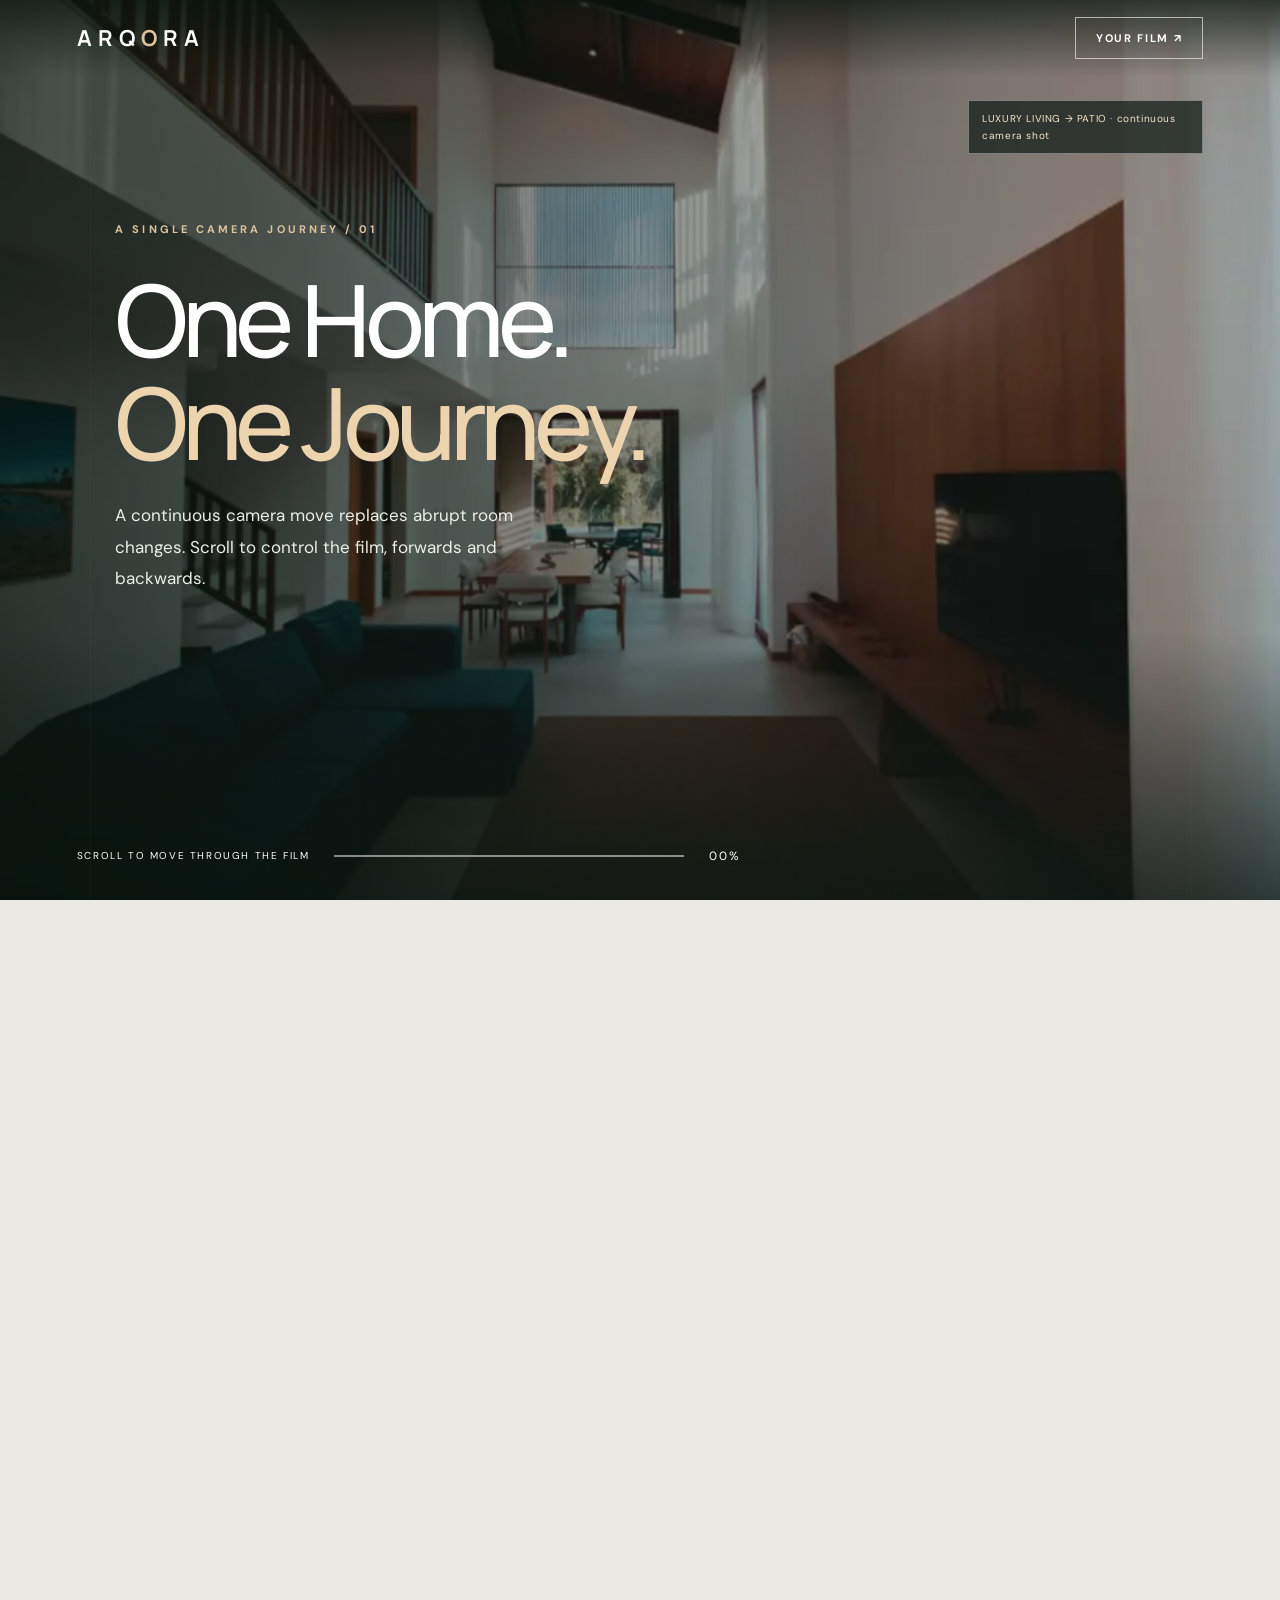
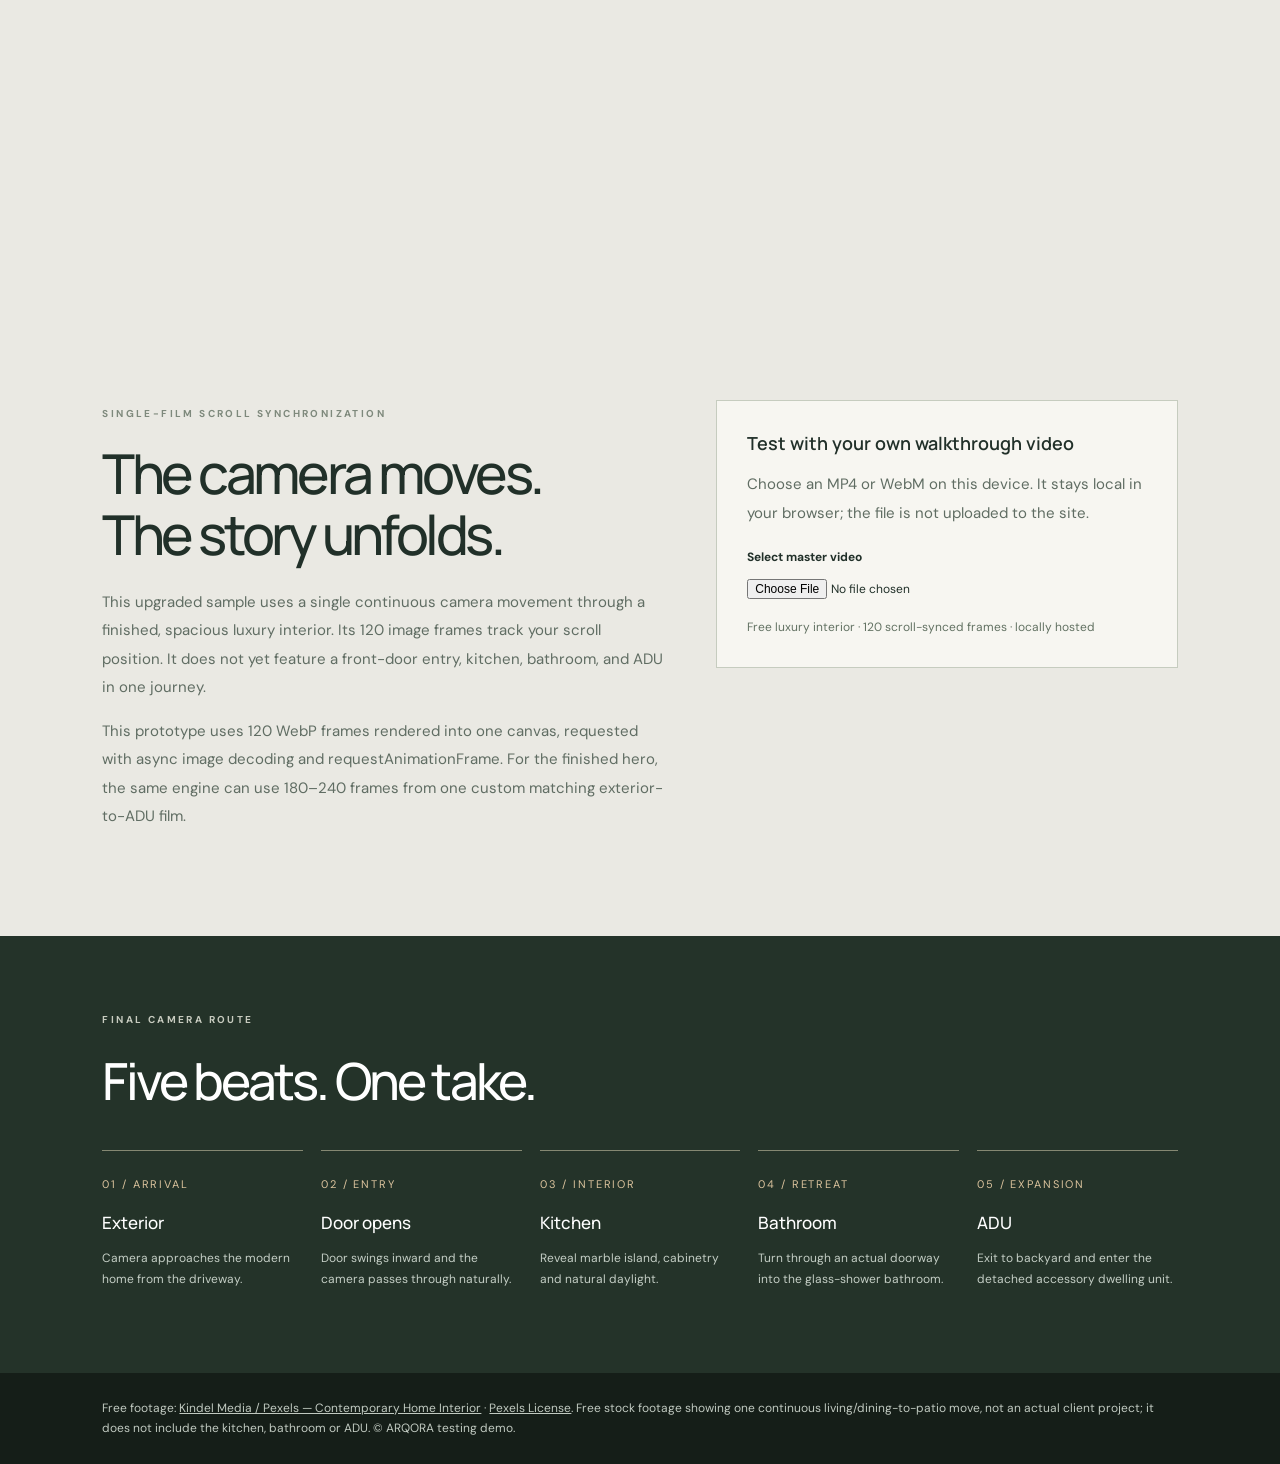
==== commit bf910de0: "Update demo labels and Pexels credit for new living-to-patio video" ====
--- a/video-sync-test/index.html
+++ b/video-sync-test/index.html
@@ -1,5 +1,5 @@
 <!doctype html>
-<html lang="en"><head><meta charset="utf-8"><meta name="viewport" content="width=device-width,initial-scale=1"><meta name="theme-color" content="#121916"><title>ARQORA | Free Modern Luxury Home Walkthrough</title>
+<html lang="en"><head><meta charset="utf-8"><meta name="viewport" content="width=device-width,initial-scale=1"><meta name="theme-color" content="#121916"><title>ARQORA | Luxury Living-to-Patio Walkthrough</title>
 <meta name="description" content="Test single-video scroll synchronisation for an architectural remodeling walkthrough.">
 <link rel="preconnect" href="https://fonts.googleapis.com"><link href="https://fonts.googleapis.com/css2?family=DM+Sans:wght@400;500;600&family=Manrope:wght@400;500;600;700&display=swap" rel="stylesheet">
 <style>
@@ -17,15 +17,15 @@
 <canvas id="frameCanvas" aria-label="Continuous house walkthrough controlled by scroll"></canvas>
 <video id="walkFilm" muted playsinline preload="metadata" aria-label="Your local architectural walkthrough video" poster="assets/house-tour-poster.jpg"></video>
 <div class="error" id="videoError">Preview frames unavailable. Choose a local MP4 below to test.</div>
-<div class="note" id="sampleNote">LUXURY INTERIOR TOUR · real footage, free testing sample</div>
+<div class="note" id="sampleNote">LUXURY LIVING → PATIO · continuous camera shot</div>
 <div class="story"><span class="eyebrow" id="sceneLabel">A CONNECTED JOURNEY / 01</span><h1 id="sceneHead">One Home.<br><em>One Journey.</em></h1><p id="sceneText">A continuous camera move replaces abrupt room changes. Scroll to control the film, forwards and backwards.</p></div>
 <div class="foot"><span class="hint">Scroll to move through the film</span><div class="line"><div class="bar" id="progressBar"></div></div><span class="count" id="progressCount">00%</span></div>
 </div></section>
 <section id="film-controls" class="controls"><div><span class="kicker">Single-film scroll synchronization</span><h2>The camera moves.<br>The story unfolds.</h2><p>This upgraded sample uses a single continuous camera movement through a finished, spacious luxury interior. Its 120 image frames track your scroll position. It does not yet feature a front-door entry, kitchen, bathroom, and ADU in one journey.</p><p>This prototype uses 120 WebP frames rendered into one canvas, requested with async image decoding and requestAnimationFrame. For the finished hero, the same engine can use 180–240 frames from one custom matching exterior-to-ADU film.</p></div>
-<div class="upload"><strong>Test with your own walkthrough video</strong><p>Choose an MP4 or WebM on this device. It stays local in your browser; the file is not uploaded to the site.</p><label for="videoUpload">Select master video</label><input type="file" id="videoUpload" accept="video/mp4,video/webm,video/quicktime"><div class="meta" id="fileStatus">New free luxury interior footage · 120 locally hosted WebP frames. Scroll to explore.</div></div>
+<div class="upload"><strong>Test with your own walkthrough video</strong><p>Choose an MP4 or WebM on this device. It stays local in your browser; the file is not uploaded to the site.</p><label for="videoUpload">Select master video</label><input type="file" id="videoUpload" accept="video/mp4,video/webm,video/quicktime"><div class="meta" id="fileStatus">New free footage: bright modern living/dining → patio. 120 frames, locally hosted.</div></div>
 </section>
 <section class="route"><span class="kicker" style="color:#c7cbbf">Final camera route</span><h2>Five beats. One take.</h2><div class="steps"><div class="step"><span>01 / ARRIVAL</span><b>Exterior</b><p>Camera approaches the modern home from the driveway.</p></div><div class="step"><span>02 / ENTRY</span><b>Door opens</b><p>Door swings inward and the camera passes through naturally.</p></div><div class="step"><span>03 / INTERIOR</span><b>Kitchen</b><p>Reveal marble island, cabinetry and natural daylight.</p></div><div class="step"><span>04 / RETREAT</span><b>Bathroom</b><p>Turn through an actual doorway into the glass-shower bathroom.</p></div><div class="step"><span>05 / EXPANSION</span><b>ADU</b><p>Exit to backyard and enter the detached accessory dwelling unit.</p></div></div></section></main>
-<footer class="legal">Free footage: <a href="https://www.pexels.com/video/modern-luxury-interior-with-open-design-38675643/" target="_blank" rel="noopener">Alef Morais / Pexels — Modern Luxury Interior with Open Design</a> · <a href="https://www.pexels.com/license/" target="_blank" rel="noopener">Pexels License</a>. This is stock footage of a finished luxury open-plan home, not an actual client project. © ARQORA testing demo.</footer>
+<footer class="legal">Free footage: <a href="https://www.pexels.com/video/video-footage-of-a-home-interior-7578542/" target="_blank" rel="noopener">Kindel Media / Pexels — Contemporary Home Interior</a> · <a href="https://www.pexels.com/license/" target="_blank" rel="noopener">Pexels License</a>. Free stock footage showing one continuous living/dining-to-patio move, not an actual client project; it does not include the kitchen, bathroom or ADU. © ARQORA testing demo.</footer>
 <script>
 (()=>{'use strict';
 const $=id=>document.getElementById(id);
@@ -125,6 +125,8 @@
  put(wanted,true);
  if(wanted>0)put(wanted-1,true);
  if(wanted<TOTAL-1)put(wanted+1,true);
+ // Small read-ahead window: avoids an unnecessary 120-request burst on initial load.
+ for(let n=2;n<=4;n++){put(wanted+n);put(wanted-n)}
  schedule();
 }
 video.addEventListener('loadedmetadata',()=>{duration=Math.max(.1,video.duration||19.1);error.style.display='none';scroll()});
@@ -144,7 +146,7 @@
  resize();
  put(0,true);
  [20,40,60,80,100,119].forEach(i=>put(i));
- for(let i=1;i<TOTAL;i++)put(i);
+ // Nearby frames are loaded on demand, rather than requesting 120 images at startup.
 }
 addEventListener('scroll',scroll,{passive:true});
 addEventListener('resize',resize,{passive:true});
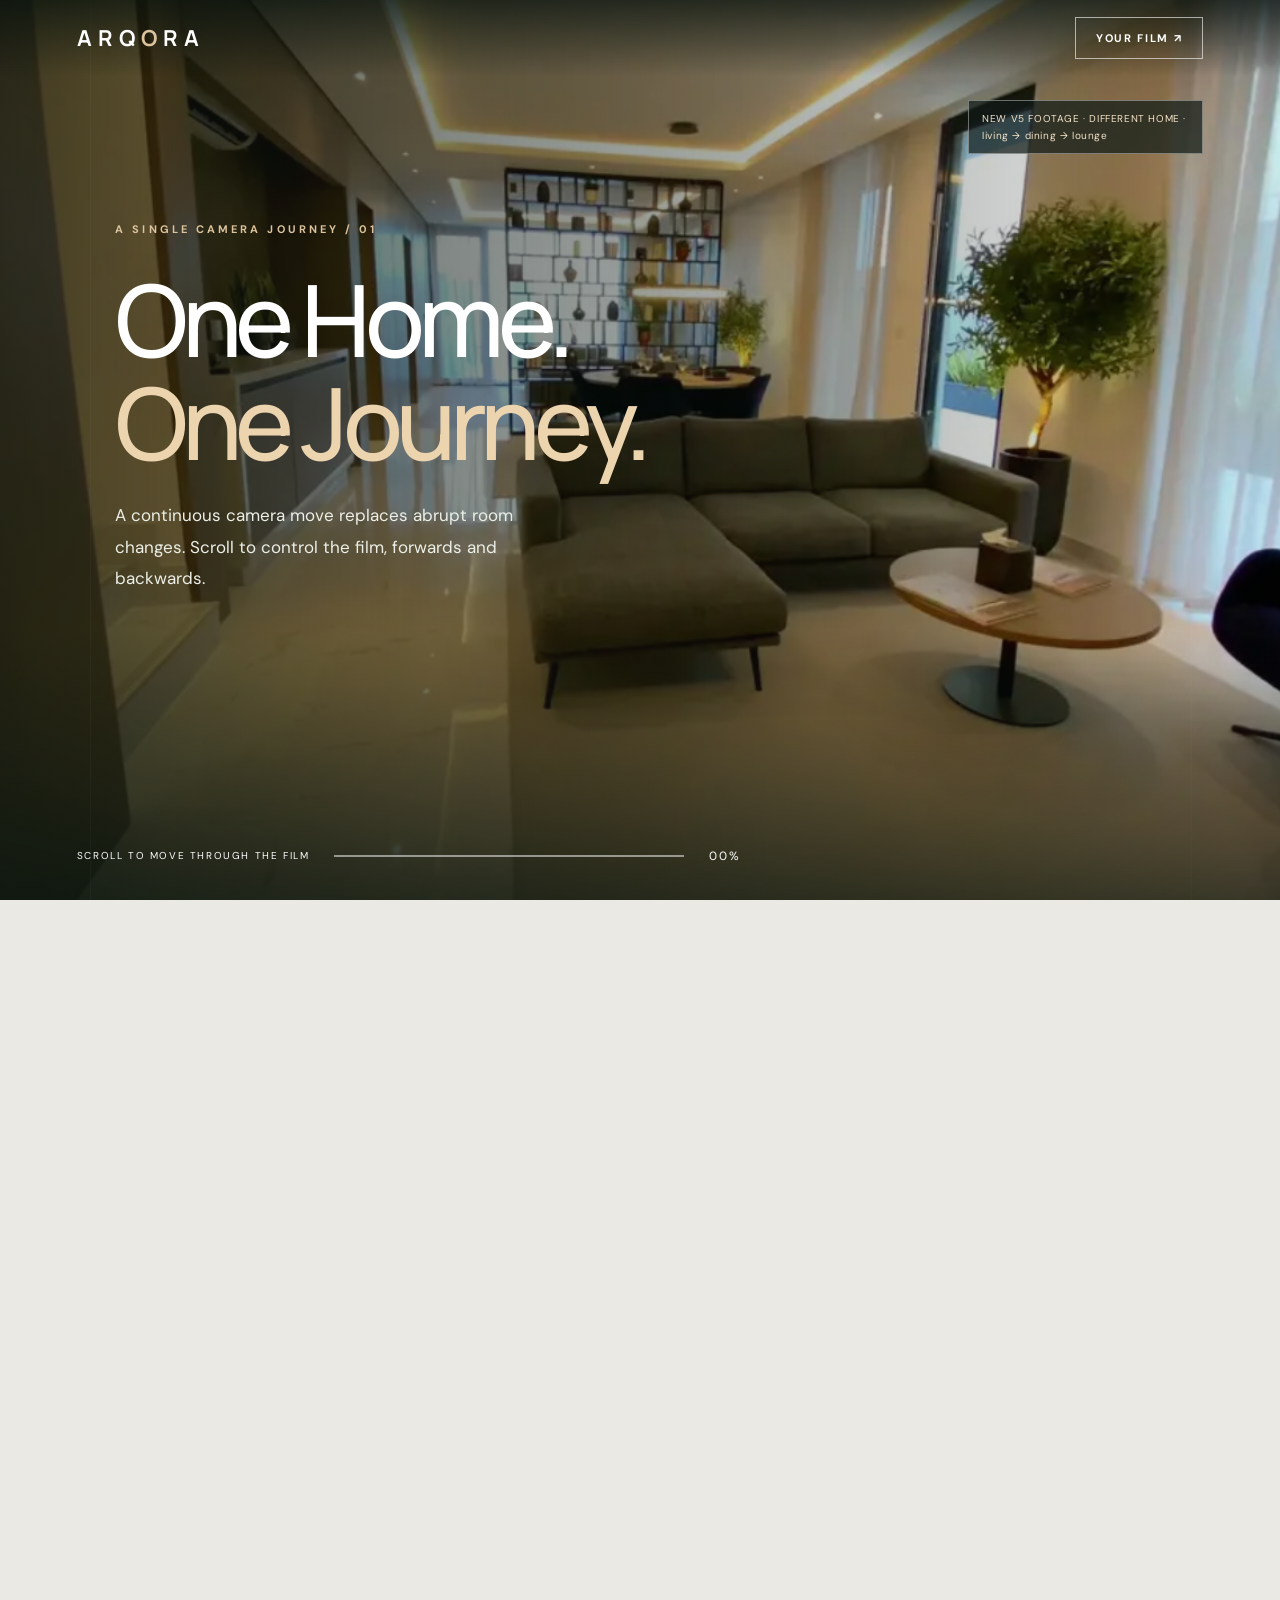
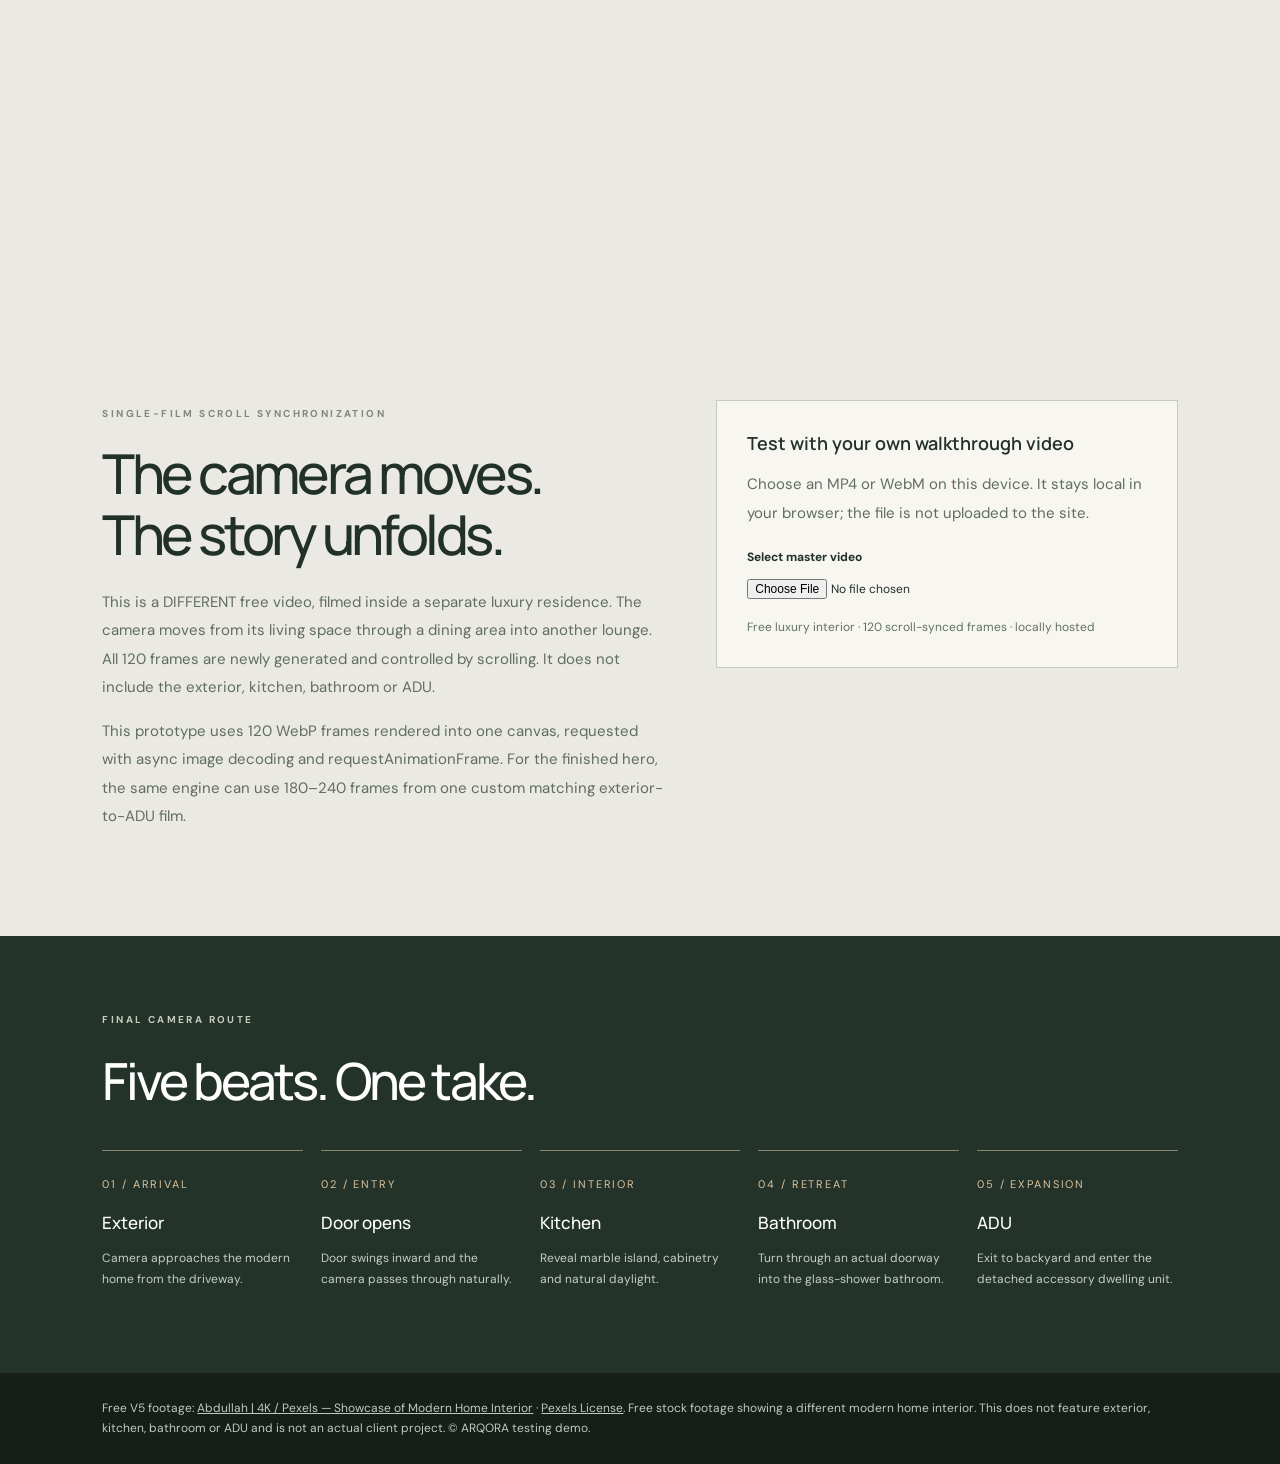
==== commit 56f9e7e0: "Switch live walkthrough to entirely different Pexels home and versioned v5 frames" ====
--- a/video-sync-test/index.html
+++ b/video-sync-test/index.html
@@ -1,12 +1,12 @@
 <!doctype html>
-<html lang="en"><head><meta charset="utf-8"><meta name="viewport" content="width=device-width,initial-scale=1"><meta name="theme-color" content="#121916"><title>ARQORA | Luxury Living-to-Patio Walkthrough</title>
+<html lang="en"><head><meta charset="utf-8"><meta name="viewport" content="width=device-width,initial-scale=1"><meta name="theme-color" content="#121916"><title>ARQORA | NEW V5 Luxury Home Walkthrough</title>
 <meta name="description" content="Test single-video scroll synchronisation for an architectural remodeling walkthrough.">
 <link rel="preconnect" href="https://fonts.googleapis.com"><link href="https://fonts.googleapis.com/css2?family=DM+Sans:wght@400;500;600&family=Manrope:wght@400;500;600;700&display=swap" rel="stylesheet">
 <style>
 :root{--cream:#eae8df;--gold:#dbc39d;--ink:#131b16}*{box-sizing:border-box}html{scroll-behavior:auto}body{margin:0;background:#eae9e3;color:#213029;font:15px/1.7 'DM Sans',Arial,sans-serif}a{color:inherit;text-decoration:none}.nav{position:fixed;inset:0 0 auto;z-index:30;height:76px;display:flex;align-items:center;justify-content:space-between;padding:0 clamp(20px,6vw,95px);color:#fff;background:linear-gradient(#07120db0,transparent)}.brand{font:700 22px Manrope,sans-serif;letter-spacing:.27em}.brand b{color:var(--gold)}.nav a:last-child{border:1px solid #fff9;padding:11px 20px;font-size:11px;font-weight:700;letter-spacing:.15em;text-transform:uppercase}.rail{height:390svh;position:relative}.stage{height:100svh;position:sticky;top:0;background:#17231b;color:#fff;overflow:hidden;isolation:isolate}.stage video{position:absolute;inset:0;width:100%;height:100%;object-fit:cover;object-position:center;filter:saturate(.86) contrast(1.04)}.stage:before{content:"";position:absolute;inset:0;z-index:1;pointer-events:none;background:linear-gradient(90deg,#07130db8,#07130d62 54%,#07130d14 96%),linear-gradient(0deg,#0c1916b8,transparent 30%)}.stage:after{content:"";position:absolute;inset:0;z-index:2;pointer-events:none;opacity:.5;background:linear-gradient(to right,transparent 7%,#ffffff18 7.05%,transparent 7.1%,transparent 93%,#ffffff18 93.05%,transparent 93.1%)}.poster{position:absolute;inset:0;z-index:0;background:#26372b url('https://images.unsplash.com/photo-1600585154340-be6161a56a0c?auto=format&fit=crop&w=1200&q=70') center/cover}.story{position:absolute;z-index:4;top:46%;left:clamp(22px,9vw,155px);right:22px;transform:translateY(-50%);max-width:710px;pointer-events:none}.eyebrow{font-size:11px;letter-spacing:.28em;color:var(--gold);text-transform:uppercase;font-weight:700}.story h1{font:500 clamp(3.35rem,7.8vw,7.5rem)/1.04 Manrope,Arial,sans-serif;letter-spacing:-.065em;margin:26px 0 25px}.story h1 em{font-style:normal;color:#ecd4af}.story p{font-size:clamp(14px,1.35vw,17px);line-height:1.85;max-width:445px;color:#ecefe7}.foot{position:absolute;bottom:34px;left:clamp(22px,6vw,90px);right:clamp(22px,6vw,90px);z-index:5;display:flex;align-items:center;gap:25px}.foot .hint{font-size:10px;letter-spacing:.16em;white-space:nowrap;text-transform:uppercase}.line{height:2px;background:#ffffff80;flex:1;max-width:350px}.bar{height:2px;width:0;background:var(--gold)}.count{font-size:12px;letter-spacing:.14em}.note{position:absolute;right:clamp(22px,6vw,90px);top:100px;z-index:6;font-size:10px;max-width:235px;letter-spacing:.06em;padding:9px 13px;border:1px solid #ffffff60;background:#101a16b5;color:#f4e5ca}.stage .error{position:absolute;inset:50% 20px auto;transform:translateY(-50%);z-index:3;text-align:center;color:#fff;font-size:12px;display:none}.controls{background:#eae9e3;padding:90px clamp(22px,8vw,130px);display:grid;gap:50px;grid-template-columns:1.1fr .9fr;align-items:start}.kicker{text-transform:uppercase;font-size:10px;letter-spacing:.24em;font-weight:700;color:#7e897c}.controls h2{font:500 clamp(2.2rem,4.3vw,4.5rem)/1.12 Manrope,sans-serif;letter-spacing:-.065em;margin:17px 0 22px}.controls p{max-width:600px;color:#606d63;font-size:15px;line-height:1.9}.upload{border:1px solid #c6ccbf;background:#f7f6f1;padding:30px}.upload strong{display:block;font:600 18px Manrope,sans-serif;margin-bottom:10px}.upload label{display:block;margin:20px 0 9px;font-size:12px;font-weight:700}.upload input{max-width:100%;font:inherit;font-size:12px}.meta{font-size:12px;color:#637263;margin-top:15px}.route{padding:70px clamp(22px,8vw,130px);background:#243329;color:#fff}.route h2{font:500 clamp(2rem,4vw,4rem) Manrope,sans-serif;letter-spacing:-.055em;margin:14px 0 35px}.steps{display:grid;grid-template-columns:repeat(5,1fr);gap:18px}.step{border-top:1px solid #d9d0b289;padding-top:20px}.step span{color:var(--gold);font-size:11px;letter-spacing:.17em}.step b{display:block;margin:14px 0;font:500 17px Manrope,sans-serif}.step p{font-size:12px;color:#c4cec5;line-height:1.8}.legal{padding:25px clamp(22px,8vw,130px);font-size:12px;background:#151e18;color:#c0c9c0}.legal a{text-decoration:underline}@media(max-width:700px){.nav{height:65px}.nav a:last-child{font-size:9px;padding:8px}.note{right:20px;top:76px;font-size:9px;max-width:190px}.story{top:49%}.story h1{font-size:clamp(2.9rem,11vw,4.5rem)}.foot{bottom:20px}.foot .hint{font-size:8px}.controls{grid-template-columns:1fr;padding-top:65px;padding-bottom:65px}.steps{grid-template-columns:repeat(2,1fr)}.stage video{object-position:58% center}}@media(prefers-reduced-motion:reduce){.rail{height:100svh}.foot{display:none}}
 
 /* True local frame-sequence renderer: no external video hotlinks. */
-.stage .poster{background-image:url('assets/house-tour-poster.jpg');z-index:0}
+.stage .poster{background-image:url('assets/v5/poster.jpg');z-index:0}
 .stage #frameCanvas{position:absolute;inset:0;width:100%;height:100%;display:block;z-index:0;opacity:0;transition:opacity .25s;contain:strict}
 .stage #walkFilm{display:none;z-index:0}
 .stage #walkFilm.visible{display:block}
@@ -15,17 +15,17 @@
 <header class="nav"><a href="#top" class="brand">ARQ<b>O</b>RA</a><a href="#film-controls">Your Film ↗</a></header>
 <main id="top"><section class="rail" id="filmRail"><div class="stage" id="filmStage"><div class="poster"></div>
 <canvas id="frameCanvas" aria-label="Continuous house walkthrough controlled by scroll"></canvas>
-<video id="walkFilm" muted playsinline preload="metadata" aria-label="Your local architectural walkthrough video" poster="assets/house-tour-poster.jpg"></video>
+<video id="walkFilm" muted playsinline preload="metadata" aria-label="Your local architectural walkthrough video" poster="assets/v5/poster.jpg"></video>
 <div class="error" id="videoError">Preview frames unavailable. Choose a local MP4 below to test.</div>
-<div class="note" id="sampleNote">LUXURY LIVING → PATIO · continuous camera shot</div>
+<div class="note" id="sampleNote">NEW V5 FOOTAGE · DIFFERENT HOME · living → dining → lounge</div>
 <div class="story"><span class="eyebrow" id="sceneLabel">A CONNECTED JOURNEY / 01</span><h1 id="sceneHead">One Home.<br><em>One Journey.</em></h1><p id="sceneText">A continuous camera move replaces abrupt room changes. Scroll to control the film, forwards and backwards.</p></div>
 <div class="foot"><span class="hint">Scroll to move through the film</span><div class="line"><div class="bar" id="progressBar"></div></div><span class="count" id="progressCount">00%</span></div>
 </div></section>
-<section id="film-controls" class="controls"><div><span class="kicker">Single-film scroll synchronization</span><h2>The camera moves.<br>The story unfolds.</h2><p>This upgraded sample uses a single continuous camera movement through a finished, spacious luxury interior. Its 120 image frames track your scroll position. It does not yet feature a front-door entry, kitchen, bathroom, and ADU in one journey.</p><p>This prototype uses 120 WebP frames rendered into one canvas, requested with async image decoding and requestAnimationFrame. For the finished hero, the same engine can use 180–240 frames from one custom matching exterior-to-ADU film.</p></div>
-<div class="upload"><strong>Test with your own walkthrough video</strong><p>Choose an MP4 or WebM on this device. It stays local in your browser; the file is not uploaded to the site.</p><label for="videoUpload">Select master video</label><input type="file" id="videoUpload" accept="video/mp4,video/webm,video/quicktime"><div class="meta" id="fileStatus">New free footage: bright modern living/dining → patio. 120 frames, locally hosted.</div></div>
+<section id="film-controls" class="controls"><div><span class="kicker">Single-film scroll synchronization</span><h2>The camera moves.<br>The story unfolds.</h2><p>This is a DIFFERENT free video, filmed inside a separate luxury residence. The camera moves from its living space through a dining area into another lounge. All 120 frames are newly generated and controlled by scrolling. It does not include the exterior, kitchen, bathroom or ADU.</p><p>This prototype uses 120 WebP frames rendered into one canvas, requested with async image decoding and requestAnimationFrame. For the finished hero, the same engine can use 180–240 frames from one custom matching exterior-to-ADU film.</p></div>
+<div class="upload"><strong>Test with your own walkthrough video</strong><p>Choose an MP4 or WebM on this device. It stays local in your browser; the file is not uploaded to the site.</p><label for="videoUpload">Select master video</label><input type="file" id="videoUpload" accept="video/mp4,video/webm,video/quicktime"><div class="meta" id="fileStatus">NEW V5: entirely different luxury home video. 120 fresh local frames; no reused image files.</div></div>
 </section>
 <section class="route"><span class="kicker" style="color:#c7cbbf">Final camera route</span><h2>Five beats. One take.</h2><div class="steps"><div class="step"><span>01 / ARRIVAL</span><b>Exterior</b><p>Camera approaches the modern home from the driveway.</p></div><div class="step"><span>02 / ENTRY</span><b>Door opens</b><p>Door swings inward and the camera passes through naturally.</p></div><div class="step"><span>03 / INTERIOR</span><b>Kitchen</b><p>Reveal marble island, cabinetry and natural daylight.</p></div><div class="step"><span>04 / RETREAT</span><b>Bathroom</b><p>Turn through an actual doorway into the glass-shower bathroom.</p></div><div class="step"><span>05 / EXPANSION</span><b>ADU</b><p>Exit to backyard and enter the detached accessory dwelling unit.</p></div></div></section></main>
-<footer class="legal">Free footage: <a href="https://www.pexels.com/video/video-footage-of-a-home-interior-7578542/" target="_blank" rel="noopener">Kindel Media / Pexels — Contemporary Home Interior</a> · <a href="https://www.pexels.com/license/" target="_blank" rel="noopener">Pexels License</a>. Free stock footage showing one continuous living/dining-to-patio move, not an actual client project; it does not include the kitchen, bathroom or ADU. © ARQORA testing demo.</footer>
+<footer class="legal">Free V5 footage: <a href="https://www.pexels.com/video/showcase-of-modern-home-interior-11630727/" target="_blank" rel="noopener">Abdullah | 4K / Pexels — Showcase of Modern Home Interior</a> · <a href="https://www.pexels.com/license/" target="_blank" rel="noopener">Pexels License</a>. Free stock footage showing a different modern home interior. This does not feature exterior, kitchen, bathroom or ADU and is not an actual client project. © ARQORA testing demo.</footer>
 <script>
 (()=>{'use strict';
 const $=id=>document.getElementById(id);
@@ -71,7 +71,7 @@
    };
    img.onload=()=>{if(img.decode)img.decode().then(()=>done(true)).catch(()=>done(img.naturalWidth>0));else done(true)};
    img.onerror=()=>done(false);
-   img.src='assets/frames/frame_'+String(i+1).padStart(3,'0')+'.webp';
+   img.src='assets/v5/frames/frame_'+String(i+1).padStart(3,'0')+'.webp';
  }
 }
 function selectFrame(){
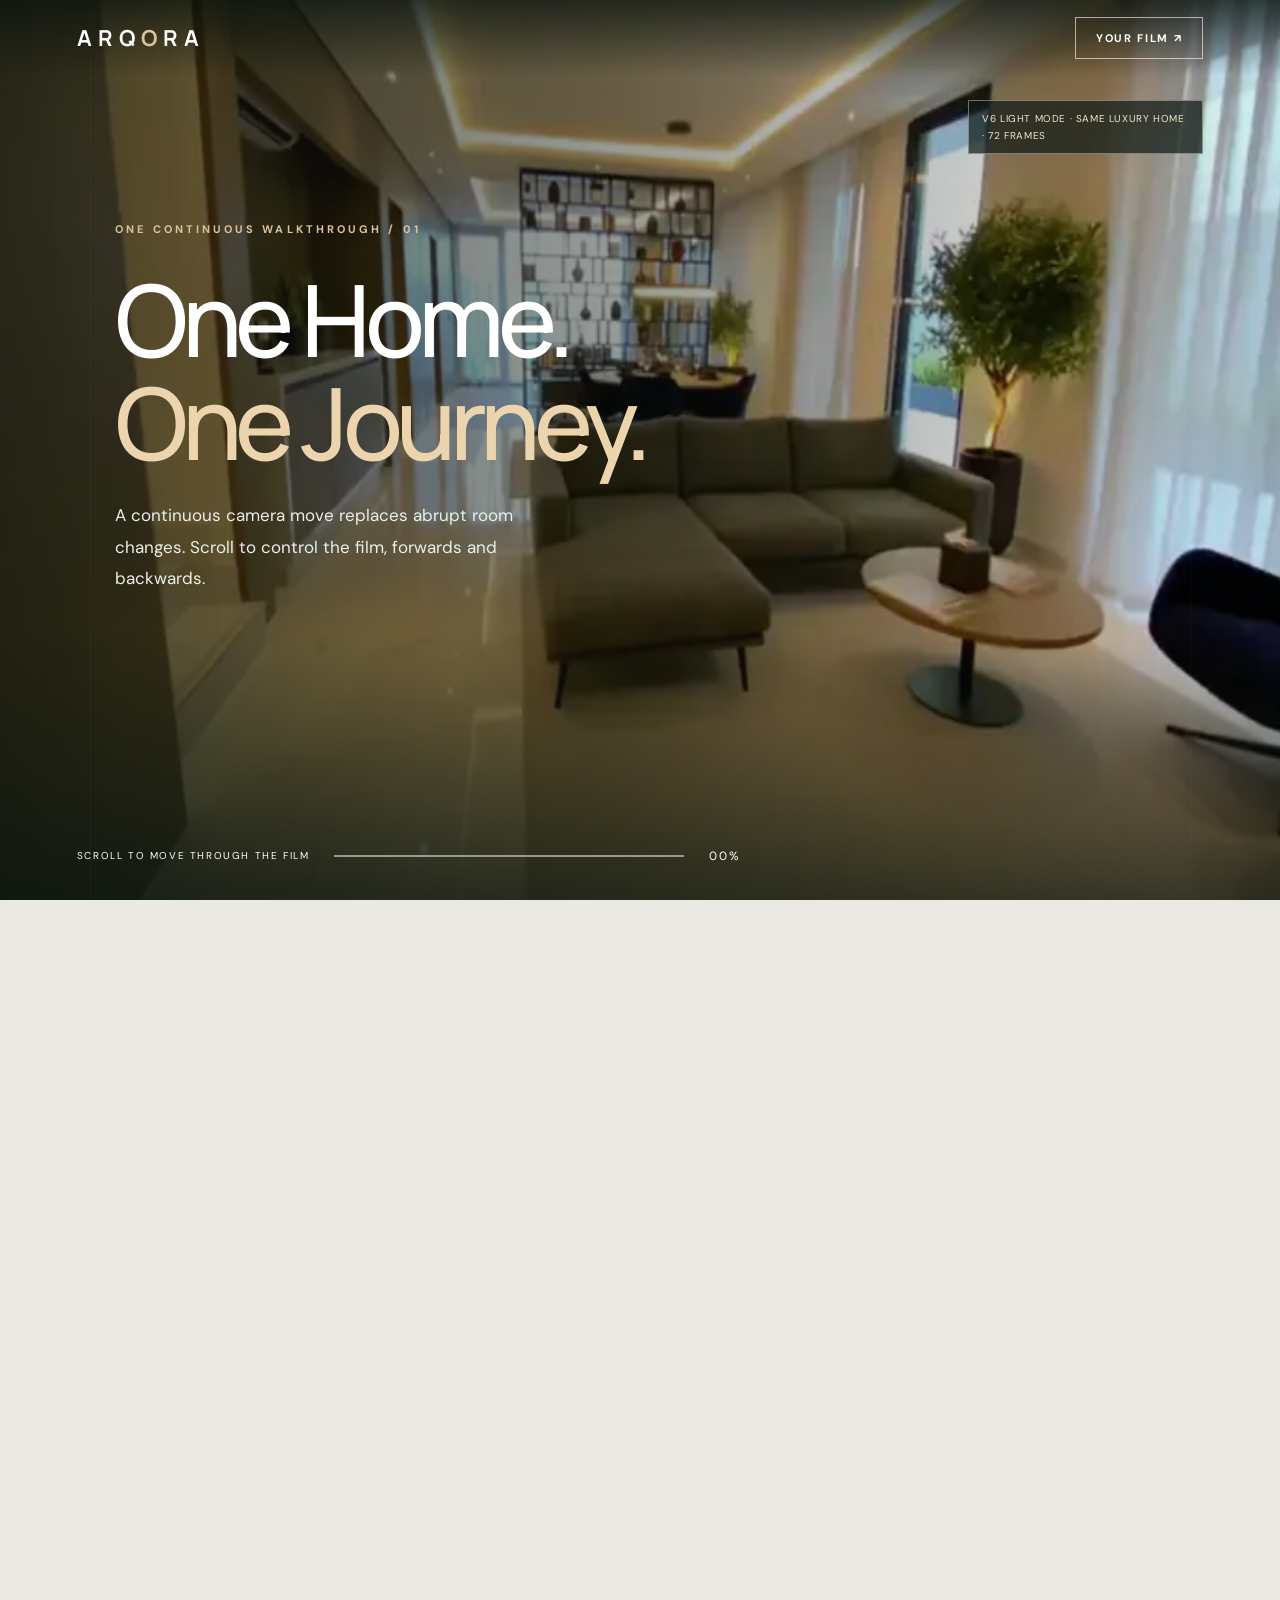
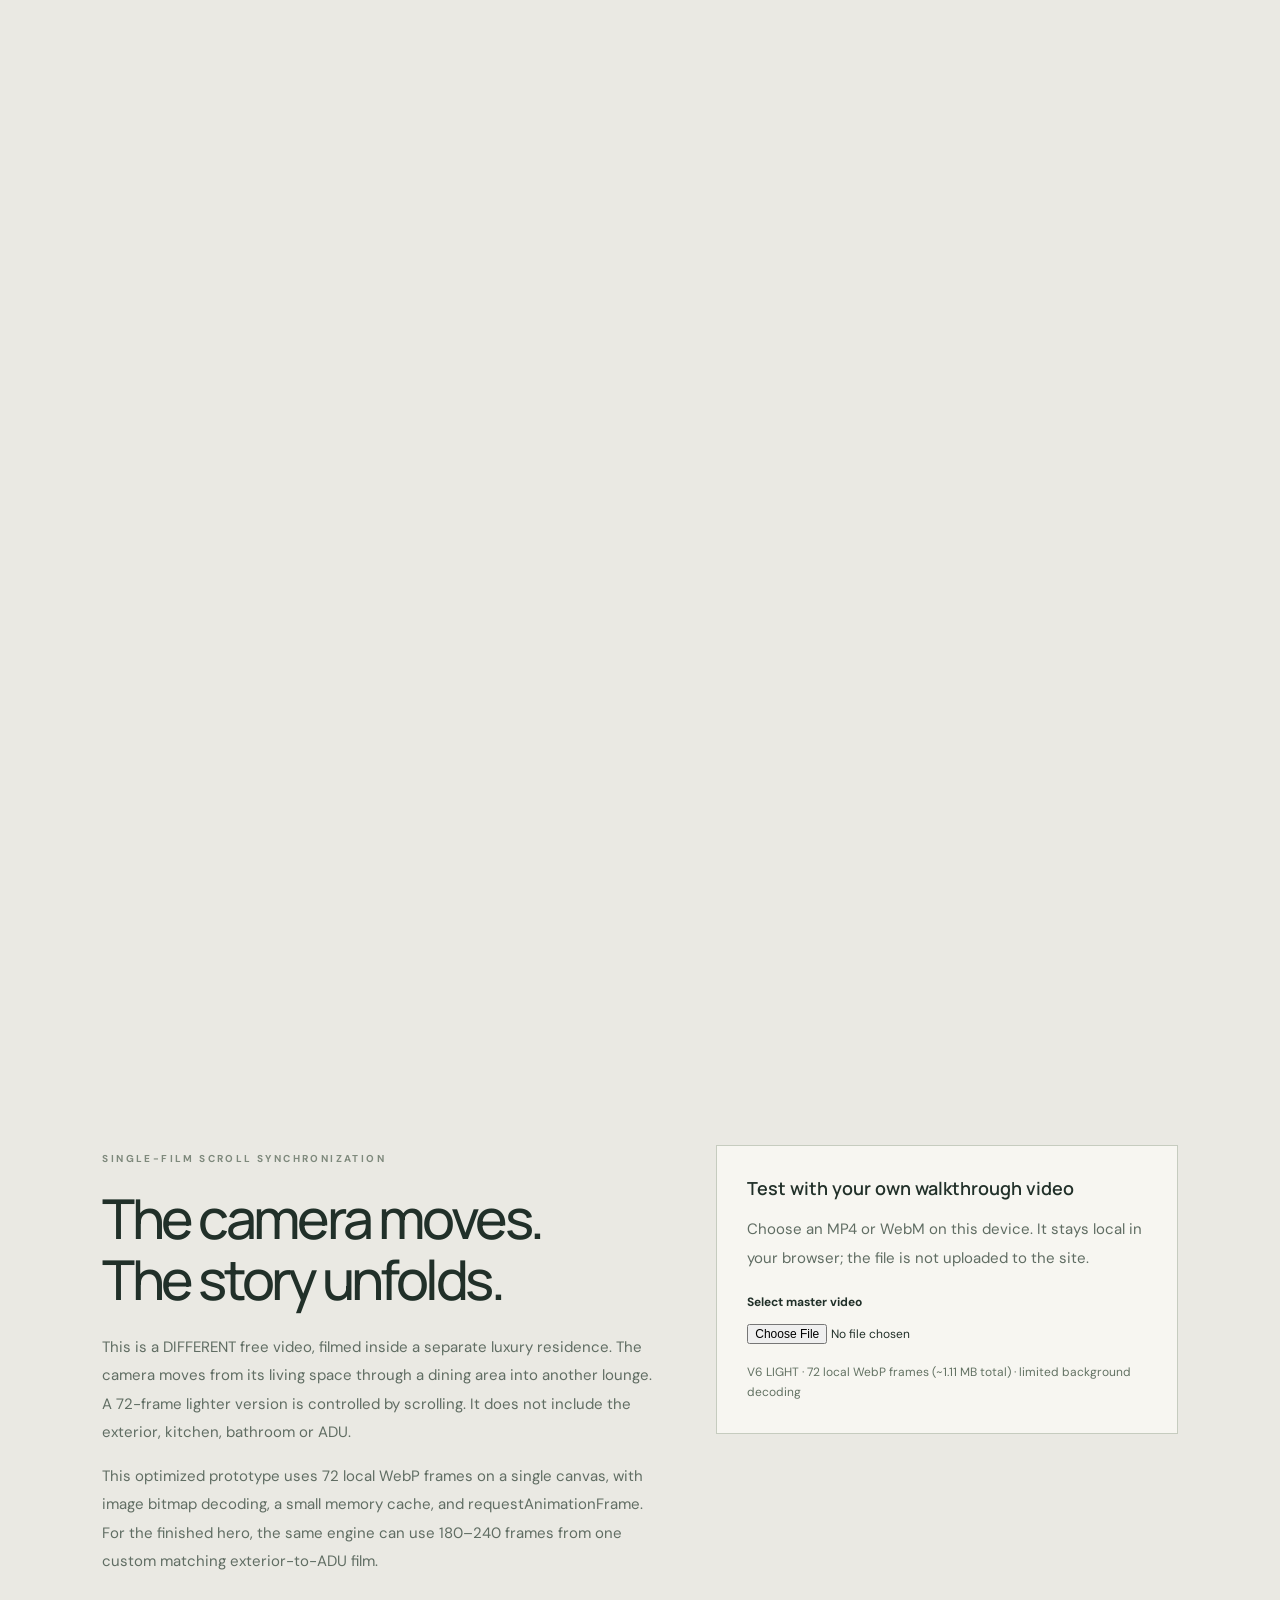
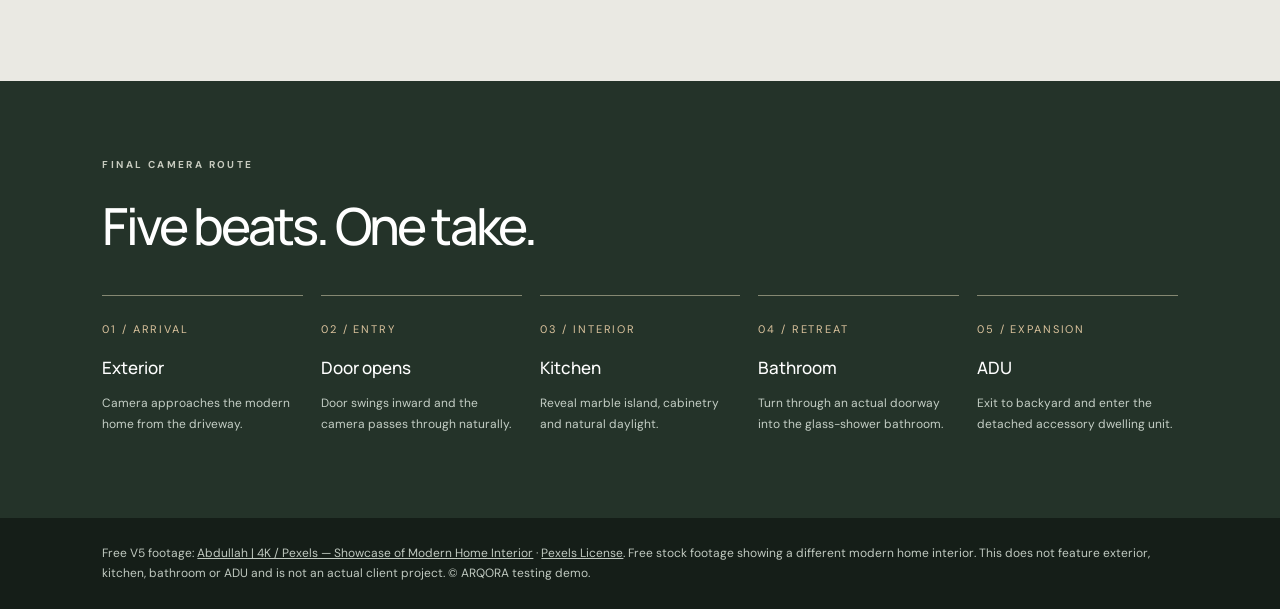
==== commit 1a5c6a43: "Speed up demo with 72 lightweight frames, 2 mobile inflight requests, LRU bitmap cache and rAF scrol" ====
--- a/video-sync-test/index.html
+++ b/video-sync-test/index.html
@@ -1,12 +1,12 @@
 <!doctype html>
-<html lang="en"><head><meta charset="utf-8"><meta name="viewport" content="width=device-width,initial-scale=1"><meta name="theme-color" content="#121916"><title>ARQORA | NEW V5 Luxury Home Walkthrough</title>
+<html lang="en"><head><meta charset="utf-8"><meta name="viewport" content="width=device-width,initial-scale=1"><meta name="theme-color" content="#121916"><title>ARQORA | V6 Lightweight Smooth Scroll Walkthrough</title>
 <meta name="description" content="Test single-video scroll synchronisation for an architectural remodeling walkthrough.">
 <link rel="preconnect" href="https://fonts.googleapis.com"><link href="https://fonts.googleapis.com/css2?family=DM+Sans:wght@400;500;600&family=Manrope:wght@400;500;600;700&display=swap" rel="stylesheet">
 <style>
-:root{--cream:#eae8df;--gold:#dbc39d;--ink:#131b16}*{box-sizing:border-box}html{scroll-behavior:auto}body{margin:0;background:#eae9e3;color:#213029;font:15px/1.7 'DM Sans',Arial,sans-serif}a{color:inherit;text-decoration:none}.nav{position:fixed;inset:0 0 auto;z-index:30;height:76px;display:flex;align-items:center;justify-content:space-between;padding:0 clamp(20px,6vw,95px);color:#fff;background:linear-gradient(#07120db0,transparent)}.brand{font:700 22px Manrope,sans-serif;letter-spacing:.27em}.brand b{color:var(--gold)}.nav a:last-child{border:1px solid #fff9;padding:11px 20px;font-size:11px;font-weight:700;letter-spacing:.15em;text-transform:uppercase}.rail{height:390svh;position:relative}.stage{height:100svh;position:sticky;top:0;background:#17231b;color:#fff;overflow:hidden;isolation:isolate}.stage video{position:absolute;inset:0;width:100%;height:100%;object-fit:cover;object-position:center;filter:saturate(.86) contrast(1.04)}.stage:before{content:"";position:absolute;inset:0;z-index:1;pointer-events:none;background:linear-gradient(90deg,#07130db8,#07130d62 54%,#07130d14 96%),linear-gradient(0deg,#0c1916b8,transparent 30%)}.stage:after{content:"";position:absolute;inset:0;z-index:2;pointer-events:none;opacity:.5;background:linear-gradient(to right,transparent 7%,#ffffff18 7.05%,transparent 7.1%,transparent 93%,#ffffff18 93.05%,transparent 93.1%)}.poster{position:absolute;inset:0;z-index:0;background:#26372b url('https://images.unsplash.com/photo-1600585154340-be6161a56a0c?auto=format&fit=crop&w=1200&q=70') center/cover}.story{position:absolute;z-index:4;top:46%;left:clamp(22px,9vw,155px);right:22px;transform:translateY(-50%);max-width:710px;pointer-events:none}.eyebrow{font-size:11px;letter-spacing:.28em;color:var(--gold);text-transform:uppercase;font-weight:700}.story h1{font:500 clamp(3.35rem,7.8vw,7.5rem)/1.04 Manrope,Arial,sans-serif;letter-spacing:-.065em;margin:26px 0 25px}.story h1 em{font-style:normal;color:#ecd4af}.story p{font-size:clamp(14px,1.35vw,17px);line-height:1.85;max-width:445px;color:#ecefe7}.foot{position:absolute;bottom:34px;left:clamp(22px,6vw,90px);right:clamp(22px,6vw,90px);z-index:5;display:flex;align-items:center;gap:25px}.foot .hint{font-size:10px;letter-spacing:.16em;white-space:nowrap;text-transform:uppercase}.line{height:2px;background:#ffffff80;flex:1;max-width:350px}.bar{height:2px;width:0;background:var(--gold)}.count{font-size:12px;letter-spacing:.14em}.note{position:absolute;right:clamp(22px,6vw,90px);top:100px;z-index:6;font-size:10px;max-width:235px;letter-spacing:.06em;padding:9px 13px;border:1px solid #ffffff60;background:#101a16b5;color:#f4e5ca}.stage .error{position:absolute;inset:50% 20px auto;transform:translateY(-50%);z-index:3;text-align:center;color:#fff;font-size:12px;display:none}.controls{background:#eae9e3;padding:90px clamp(22px,8vw,130px);display:grid;gap:50px;grid-template-columns:1.1fr .9fr;align-items:start}.kicker{text-transform:uppercase;font-size:10px;letter-spacing:.24em;font-weight:700;color:#7e897c}.controls h2{font:500 clamp(2.2rem,4.3vw,4.5rem)/1.12 Manrope,sans-serif;letter-spacing:-.065em;margin:17px 0 22px}.controls p{max-width:600px;color:#606d63;font-size:15px;line-height:1.9}.upload{border:1px solid #c6ccbf;background:#f7f6f1;padding:30px}.upload strong{display:block;font:600 18px Manrope,sans-serif;margin-bottom:10px}.upload label{display:block;margin:20px 0 9px;font-size:12px;font-weight:700}.upload input{max-width:100%;font:inherit;font-size:12px}.meta{font-size:12px;color:#637263;margin-top:15px}.route{padding:70px clamp(22px,8vw,130px);background:#243329;color:#fff}.route h2{font:500 clamp(2rem,4vw,4rem) Manrope,sans-serif;letter-spacing:-.055em;margin:14px 0 35px}.steps{display:grid;grid-template-columns:repeat(5,1fr);gap:18px}.step{border-top:1px solid #d9d0b289;padding-top:20px}.step span{color:var(--gold);font-size:11px;letter-spacing:.17em}.step b{display:block;margin:14px 0;font:500 17px Manrope,sans-serif}.step p{font-size:12px;color:#c4cec5;line-height:1.8}.legal{padding:25px clamp(22px,8vw,130px);font-size:12px;background:#151e18;color:#c0c9c0}.legal a{text-decoration:underline}@media(max-width:700px){.nav{height:65px}.nav a:last-child{font-size:9px;padding:8px}.note{right:20px;top:76px;font-size:9px;max-width:190px}.story{top:49%}.story h1{font-size:clamp(2.9rem,11vw,4.5rem)}.foot{bottom:20px}.foot .hint{font-size:8px}.controls{grid-template-columns:1fr;padding-top:65px;padding-bottom:65px}.steps{grid-template-columns:repeat(2,1fr)}.stage video{object-position:58% center}}@media(prefers-reduced-motion:reduce){.rail{height:100svh}.foot{display:none}}
+:root{--cream:#eae8df;--gold:#dbc39d;--ink:#131b16}*{box-sizing:border-box}html{scroll-behavior:auto}body{margin:0;background:#eae9e3;color:#213029;font:15px/1.7 'DM Sans',Arial,sans-serif}a{color:inherit;text-decoration:none}.nav{position:fixed;inset:0 0 auto;z-index:30;height:76px;display:flex;align-items:center;justify-content:space-between;padding:0 clamp(20px,6vw,95px);color:#fff;background:linear-gradient(#07120db0,transparent)}.brand{font:700 22px Manrope,sans-serif;letter-spacing:.27em}.brand b{color:var(--gold)}.nav a:last-child{border:1px solid #fff9;padding:11px 20px;font-size:11px;font-weight:700;letter-spacing:.15em;text-transform:uppercase}.rail{height:295svh;position:relative}.stage{height:100svh;position:sticky;top:0;background:#17231b;color:#fff;overflow:hidden;isolation:isolate}.stage video{position:absolute;inset:0;width:100%;height:100%;object-fit:cover;object-position:center;filter:saturate(.86) contrast(1.04)}.stage:before{content:"";position:absolute;inset:0;z-index:1;pointer-events:none;background:linear-gradient(90deg,#07130db8,#07130d62 54%,#07130d14 96%),linear-gradient(0deg,#0c1916b8,transparent 30%)}.stage:after{content:"";position:absolute;inset:0;z-index:2;pointer-events:none;opacity:.5;background:linear-gradient(to right,transparent 7%,#ffffff18 7.05%,transparent 7.1%,transparent 93%,#ffffff18 93.05%,transparent 93.1%)}.poster{position:absolute;inset:0;z-index:0;background:#26372b url('https://images.unsplash.com/photo-1600585154340-be6161a56a0c?auto=format&fit=crop&w=1200&q=70') center/cover}.story{position:absolute;z-index:4;top:46%;left:clamp(22px,9vw,155px);right:22px;transform:translateY(-50%);max-width:710px;pointer-events:none}.eyebrow{font-size:11px;letter-spacing:.28em;color:var(--gold);text-transform:uppercase;font-weight:700}.story h1{font:500 clamp(3.35rem,7.8vw,7.5rem)/1.04 Manrope,Arial,sans-serif;letter-spacing:-.065em;margin:26px 0 25px}.story h1 em{font-style:normal;color:#ecd4af}.story p{font-size:clamp(14px,1.35vw,17px);line-height:1.85;max-width:445px;color:#ecefe7}.foot{position:absolute;bottom:34px;left:clamp(22px,6vw,90px);right:clamp(22px,6vw,90px);z-index:5;display:flex;align-items:center;gap:25px}.foot .hint{font-size:10px;letter-spacing:.16em;white-space:nowrap;text-transform:uppercase}.line{height:2px;background:#ffffff80;flex:1;max-width:350px}.bar{height:2px;width:0;background:var(--gold)}.count{font-size:12px;letter-spacing:.14em}.note{position:absolute;right:clamp(22px,6vw,90px);top:100px;z-index:6;font-size:10px;max-width:235px;letter-spacing:.06em;padding:9px 13px;border:1px solid #ffffff60;background:#101a16b5;color:#f4e5ca}.stage .error{position:absolute;inset:50% 20px auto;transform:translateY(-50%);z-index:3;text-align:center;color:#fff;font-size:12px;display:none}.controls{background:#eae9e3;padding:90px clamp(22px,8vw,130px);display:grid;gap:50px;grid-template-columns:1.1fr .9fr;align-items:start}.kicker{text-transform:uppercase;font-size:10px;letter-spacing:.24em;font-weight:700;color:#7e897c}.controls h2{font:500 clamp(2.2rem,4.3vw,4.5rem)/1.12 Manrope,sans-serif;letter-spacing:-.065em;margin:17px 0 22px}.controls p{max-width:600px;color:#606d63;font-size:15px;line-height:1.9}.upload{border:1px solid #c6ccbf;background:#f7f6f1;padding:30px}.upload strong{display:block;font:600 18px Manrope,sans-serif;margin-bottom:10px}.upload label{display:block;margin:20px 0 9px;font-size:12px;font-weight:700}.upload input{max-width:100%;font:inherit;font-size:12px}.meta{font-size:12px;color:#637263;margin-top:15px}.route{padding:70px clamp(22px,8vw,130px);background:#243329;color:#fff}.route h2{font:500 clamp(2rem,4vw,4rem) Manrope,sans-serif;letter-spacing:-.055em;margin:14px 0 35px}.steps{display:grid;grid-template-columns:repeat(5,1fr);gap:18px}.step{border-top:1px solid #d9d0b289;padding-top:20px}.step span{color:var(--gold);font-size:11px;letter-spacing:.17em}.step b{display:block;margin:14px 0;font:500 17px Manrope,sans-serif}.step p{font-size:12px;color:#c4cec5;line-height:1.8}.legal{padding:25px clamp(22px,8vw,130px);font-size:12px;background:#151e18;color:#c0c9c0}.legal a{text-decoration:underline}@media(max-width:700px){.nav{height:65px}.nav a:last-child{font-size:9px;padding:8px}.note{right:20px;top:76px;font-size:9px;max-width:190px}.story{top:49%}.story h1{font-size:clamp(2.9rem,11vw,4.5rem)}.foot{bottom:20px}.foot .hint{font-size:8px}.controls{grid-template-columns:1fr;padding-top:65px;padding-bottom:65px}.steps{grid-template-columns:repeat(2,1fr)}.stage video{object-position:58% center}}@media(prefers-reduced-motion:reduce){.rail{height:100svh}.foot{display:none}}
 
-/* True local frame-sequence renderer: no external video hotlinks. */
-.stage .poster{background-image:url('assets/v5/poster.jpg');z-index:0}
+/* V6: low-memory, low-request local scroll renderer */
+.stage .poster{background-image:url('assets/v6/poster.jpg');z-index:0}
 .stage #frameCanvas{position:absolute;inset:0;width:100%;height:100%;display:block;z-index:0;opacity:0;transition:opacity .25s;contain:strict}
 .stage #walkFilm{display:none;z-index:0}
 .stage #walkFilm.visible{display:block}
@@ -15,141 +15,179 @@
 <header class="nav"><a href="#top" class="brand">ARQ<b>O</b>RA</a><a href="#film-controls">Your Film ↗</a></header>
 <main id="top"><section class="rail" id="filmRail"><div class="stage" id="filmStage"><div class="poster"></div>
 <canvas id="frameCanvas" aria-label="Continuous house walkthrough controlled by scroll"></canvas>
-<video id="walkFilm" muted playsinline preload="metadata" aria-label="Your local architectural walkthrough video" poster="assets/v5/poster.jpg"></video>
+<video id="walkFilm" muted playsinline preload="metadata" aria-label="Your local architectural walkthrough video" poster="assets/v6/poster.jpg"></video>
 <div class="error" id="videoError">Preview frames unavailable. Choose a local MP4 below to test.</div>
-<div class="note" id="sampleNote">NEW V5 FOOTAGE · DIFFERENT HOME · living → dining → lounge</div>
+<div class="note" id="sampleNote">V6 LIGHT MODE · SAME LUXURY HOME · 72 FRAMES</div>
 <div class="story"><span class="eyebrow" id="sceneLabel">A CONNECTED JOURNEY / 01</span><h1 id="sceneHead">One Home.<br><em>One Journey.</em></h1><p id="sceneText">A continuous camera move replaces abrupt room changes. Scroll to control the film, forwards and backwards.</p></div>
 <div class="foot"><span class="hint">Scroll to move through the film</span><div class="line"><div class="bar" id="progressBar"></div></div><span class="count" id="progressCount">00%</span></div>
 </div></section>
-<section id="film-controls" class="controls"><div><span class="kicker">Single-film scroll synchronization</span><h2>The camera moves.<br>The story unfolds.</h2><p>This is a DIFFERENT free video, filmed inside a separate luxury residence. The camera moves from its living space through a dining area into another lounge. All 120 frames are newly generated and controlled by scrolling. It does not include the exterior, kitchen, bathroom or ADU.</p><p>This prototype uses 120 WebP frames rendered into one canvas, requested with async image decoding and requestAnimationFrame. For the finished hero, the same engine can use 180–240 frames from one custom matching exterior-to-ADU film.</p></div>
-<div class="upload"><strong>Test with your own walkthrough video</strong><p>Choose an MP4 or WebM on this device. It stays local in your browser; the file is not uploaded to the site.</p><label for="videoUpload">Select master video</label><input type="file" id="videoUpload" accept="video/mp4,video/webm,video/quicktime"><div class="meta" id="fileStatus">NEW V5: entirely different luxury home video. 120 fresh local frames; no reused image files.</div></div>
+<section id="film-controls" class="controls"><div><span class="kicker">Single-film scroll synchronization</span><h2>The camera moves.<br>The story unfolds.</h2><p>This is a DIFFERENT free video, filmed inside a separate luxury residence. The camera moves from its living space through a dining area into another lounge. A 72-frame lighter version is controlled by scrolling. It does not include the exterior, kitchen, bathroom or ADU.</p><p>This optimized prototype uses 72 local WebP frames on a single canvas, with image bitmap decoding, a small memory cache, and requestAnimationFrame. For the finished hero, the same engine can use 180–240 frames from one custom matching exterior-to-ADU film.</p></div>
+<div class="upload"><strong>Test with your own walkthrough video</strong><p>Choose an MP4 or WebM on this device. It stays local in your browser; the file is not uploaded to the site.</p><label for="videoUpload">Select master video</label><input type="file" id="videoUpload" accept="video/mp4,video/webm,video/quicktime"><div class="meta" id="fileStatus">V6 optimized: 72 WebP frames, ~1.11 MB total; on-demand loading.</div></div>
 </section>
 <section class="route"><span class="kicker" style="color:#c7cbbf">Final camera route</span><h2>Five beats. One take.</h2><div class="steps"><div class="step"><span>01 / ARRIVAL</span><b>Exterior</b><p>Camera approaches the modern home from the driveway.</p></div><div class="step"><span>02 / ENTRY</span><b>Door opens</b><p>Door swings inward and the camera passes through naturally.</p></div><div class="step"><span>03 / INTERIOR</span><b>Kitchen</b><p>Reveal marble island, cabinetry and natural daylight.</p></div><div class="step"><span>04 / RETREAT</span><b>Bathroom</b><p>Turn through an actual doorway into the glass-shower bathroom.</p></div><div class="step"><span>05 / EXPANSION</span><b>ADU</b><p>Exit to backyard and enter the detached accessory dwelling unit.</p></div></div></section></main>
 <footer class="legal">Free V5 footage: <a href="https://www.pexels.com/video/showcase-of-modern-home-interior-11630727/" target="_blank" rel="noopener">Abdullah | 4K / Pexels — Showcase of Modern Home Interior</a> · <a href="https://www.pexels.com/license/" target="_blank" rel="noopener">Pexels License</a>. Free stock footage showing a different modern home interior. This does not feature exterior, kitchen, bathroom or ADU and is not an actual client project. © ARQORA testing demo.</footer>
 <script>
 (()=>{'use strict';
 const $=id=>document.getElementById(id);
-const video=$('walkFilm'),canvas=$('frameCanvas'),rail=$('filmRail'),fill=$('progressBar'),count=$('progressCount'),status=$('fileStatus'),sample=$('sampleNote'),error=$('videoError');
+const rail=$('filmRail'),canvas=$('frameCanvas'),video=$('walkFilm'),status=$('fileStatus'),count=$('progressCount'),bar=$('progressBar'),sample=$('sampleNote'),error=$('videoError');
 const ctx=canvas.getContext('2d',{alpha:false,desynchronized:true});
-const reduced=matchMedia('(prefers-reduced-motion:reduce)').matches;
-const mobile=matchMedia('(max-width:700px)').matches;
-const clamp=(x,a=0,b=1)=>Math.max(a,Math.min(b,x));
-const TOTAL=120,frames=Array(TOTAL).fill(null),pending=new Set(),queued=new Set(),queue=[];
-let inFlight=0,current=-1,wanted=0,raf=0,progress=0,duration=19.1,fileUrl=null,seekTimer=0,lastSeek=0,videoMode=false;
-const cap=mobile?3:6;
-function resize(){
- const r=canvas.getBoundingClientRect();
- const dpr=clamp(devicePixelRatio||1,.5,Math.min(mobile?1.2:1.4,1280/Math.max(1,r.width),800/Math.max(1,r.height)));
- canvas.width=Math.max(1,Math.round(r.width*dpr));
- canvas.height=Math.max(1,Math.round(r.height*dpr));
- ctx.imageSmoothingEnabled=true;
- ctx.imageSmoothingQuality=mobile?'low':'medium';
- current=-1;
- schedule();
+const reduced=matchMedia('(prefers-reduced-motion: reduce)').matches;
+const mobile=matchMedia('(max-width: 700px)').matches;
+const TOTAL=72,MAX_INFLIGHT=mobile?2:3,MAX_DECODED=mobile?10:18;
+const clamp=(v,min=0,max=1)=>Math.max(min,Math.min(max,v));
+const ready=new Map(),loading=new Set(),queued=new Set(),failed=new Set(),queue=[];
+let inFlight=0,requestedFrame=0,paintedFrame=-1,scrollProgress=0,raf=0,lastLabel=-1;
+let ownVideo=false,objectUrl=null,videoDuration=12,seekTimeout=0,lastSeek=0,canvasReady=false;
+const names=['ONE CONTINUOUS WALKTHROUGH','EXPLORE THE SPACE','CRAFTED INTERIORS','A CONNECTED HOME','A FINAL REVEAL'];
+const headings=['One Home.<br><em>One Journey.</em>','A Beautiful<br><em>Beginning.</em>','Designed To<br><em>Flow.</em>','Details In<br><em>Motion.</em>','The Journey<br><em>Continues.</em>'];
+const pathFor=i=>'assets/v6/frames/frame_'+String(i+1).padStart(3,'0')+'.webp';
+function trimCache(){
+ if(ready.size<=MAX_DECODED)return;
+ const excess=[...ready.keys()].filter(i=>i!==paintedFrame&&i!==requestedFrame).sort((a,b)=>Math.abs(b-requestedFrame)-Math.abs(a-requestedFrame));
+ while(ready.size>MAX_DECODED&&excess.length){
+   const i=excess.shift(),image=ready.get(i); ready.delete(i);
+   if(image&&typeof image.close==='function')image.close();
+ }
 }
-function put(i,urgent=false){
- if(i<0||i>=TOTAL||frames[i]||pending.has(i))return;
+function schedule(){if(!raf)raf=requestAnimationFrame(drawTick)}
+function request(i,priority=false){
+ if(i<0||i>=TOTAL||ready.has(i)||loading.has(i)||failed.has(i))return;
  if(queued.has(i)){
-   if(urgent){let p=queue.indexOf(i);if(p>0){queue.splice(p,1);queue.unshift(i)}}
+   if(priority){const k=queue.indexOf(i);if(k>0){queue.splice(k,1);queue.unshift(i)}}
    return;
  }
- if(urgent)queue.unshift(i);else queue.push(i);
  queued.add(i);
+ if(priority)queue.unshift(i);else queue.push(i);
  pump();
 }
 function pump(){
- while(inFlight<cap&&queue.length){
-   const i=queue.shift();queued.delete(i);
-   if(frames[i]||pending.has(i))continue;
-   pending.add(i);inFlight++;
-   const img=new Image();img.decoding='async';
-   let finished=false;
-   const done=(ok)=>{
-     if(finished)return;finished=true;pending.delete(i);inFlight--;
-     if(ok){frames[i]=img;if(i===0||i===wanted)schedule();}
-     pump();
-   };
-   img.onload=()=>{if(img.decode)img.decode().then(()=>done(true)).catch(()=>done(img.naturalWidth>0));else done(true)};
-   img.onerror=()=>done(false);
-   img.src='assets/v5/frames/frame_'+String(i+1).padStart(3,'0')+'.webp';
+ while(inFlight<MAX_INFLIGHT&&queue.length){
+  const id=queue.shift();queued.delete(id);
+  if(ready.has(id)||loading.has(id)||failed.has(id))continue;
+  loading.add(id);inFlight++;
+  const img=new Image(); img.decoding='async';
+  let settled=false;
+  const done=resource=>{
+    if(settled)return;settled=true;loading.delete(id);inFlight--;
+    if(resource){ready.set(id,resource);trimCache();if(id===requestedFrame||!canvasReady)schedule()}
+    else failed.add(id);
+    pump();
+  };
+  img.onload=async()=>{
+    try{
+      if(typeof createImageBitmap==='function'){done(await createImageBitmap(img));}
+      else if(img.decode){await img.decode();done(img);}
+      else done(img);
+    }catch(e){done(img.naturalWidth?img:null)}
+  };
+  img.onerror=()=>done(null);
+  img.src=pathFor(id);
  }
 }
-function selectFrame(){
- if(videoMode||!ctx)return;
- const desired=clamp(wanted,0,TOTAL-1);
- if(current===desired)return;
- const img=frames[desired];
- if(!img){put(desired,true);put(desired+1,true);put(desired-1,true);}
- const fallback=img?desired:findNearest(desired);
- if(fallback<0)return;
- const chosen=frames[fallback];
- if(!chosen||!chosen.naturalWidth)return;
- const w=canvas.width,h=canvas.height;
- const scale=Math.max(w/chosen.naturalWidth,h/chosen.naturalHeight);
- const dw=chosen.naturalWidth*scale,dh=chosen.naturalHeight*scale;
- ctx.fillStyle='#132119';ctx.fillRect(0,0,w,h);
- ctx.drawImage(chosen,(w-dw)/2,(h-dh)/2,dw,dh);
- canvas.style.opacity='1';current=fallback;
- if(!img)put(desired,true);
- if(desired===0||desired===TOTAL-1||frames[desired])status.textContent='Free luxury interior · 120 scroll-synced frames · locally hosted';
+function desiredWindow(){
+ // Drop stale *queued* requests; ongoing small request pool is not interrupted.
+ const nearby=new Set([0,requestedFrame,requestedFrame-1,requestedFrame+1,requestedFrame-2,requestedFrame+2]);
+ for(let i=queue.length-1;i>=0;i--)if(!nearby.has(queue[i])){queued.delete(queue[i]);queue.splice(i,1)}
+ request(requestedFrame,true);
+ request(requestedFrame+1,true);
+ request(requestedFrame-1,true);
+ request(requestedFrame+2);
+ request(requestedFrame-2);
 }
-function findNearest(i){
- if(frames[i])return i;
- for(let d=1;d<TOTAL;d++){if(frames[i-d])return i-d;if(frames[i+d])return i+d}
+function nearestAvailable(i){
+ if(ready.has(i))return i;
+ for(let d=1;d<TOTAL;d++){
+   if(ready.has(i-d))return i-d;
+   if(ready.has(i+d))return i+d;
+ }
  return -1;
 }
-function tick(){raf=0;selectFrame()}
-function schedule(){if(!raf)raf=requestAnimationFrame(tick)}
-function position(){const r=rail.getBoundingClientRect();return clamp(-r.top/Math.max(1,r.height-innerHeight))}
-function updateText(p){
- const labels=['A SINGLE CAMERA JOURNEY','CONTINUOUS MOTION','ONE CONNECTED SPACE','ARCHITECTURAL DETAILS','THE FINAL REVEAL'];
- const heads=['One Home.<br><em>One Journey.</em>','Follow the<br><em>Camera.</em>','Stay Inside<br><em>the Space.</em>','Every Detail<br><em>Matters.</em>','The Journey<br><em>Continues.</em>'];
- const k=Math.min(4,Math.floor(p*5));
- if(updateText.k!==k){updateText.k=k;$('sceneLabel').textContent=labels[k]+' / '+String(k+1).padStart(2,'0');$('sceneHead').innerHTML=heads[k]}
+function paint(){
+ if(ownVideo||!ctx||reduced)return;
+ const chosen=nearestAvailable(requestedFrame);
+ if(chosen<0||chosen===paintedFrame)return;
+ const img=ready.get(chosen);
+ if(!img)return;
+ const w=canvas.width,h=canvas.height,iw=img.width||img.naturalWidth,ih=img.height||img.naturalHeight;
+ if(!w||!h||!iw||!ih)return;
+ const scale=Math.max(w/iw,h/ih),dw=iw*scale,dh=ih*scale;
+ ctx.drawImage(img,(w-dw)*.5,(h-dh)*.5,dw,dh);
+ paintedFrame=chosen;
+ if(!canvasReady){
+   canvasReady=true;
+   canvas.style.opacity='1';
+   status.textContent='V6 LIGHT · 72 local WebP frames (~1.11 MB total) · limited background decoding';
+ }
+ trimCache();
+}
+function readProgress(){
+ const bounds=rail.getBoundingClientRect();
+ return reduced?0:clamp(-bounds.top/Math.max(1,bounds.height-innerHeight));
+}
+function updateCopy(p){
+ const i=Math.min(4,Math.floor(p*5));
+ if(i===lastLabel)return;
+ lastLabel=i;
+ $('sceneLabel').textContent=names[i]+' / '+String(i+1).padStart(2,'0');
+ $('sceneHead').innerHTML=headings[i];
 }
 function seekVideo(){
- seekTimer=0;if(!videoMode||!video.duration||video.seeking)return;
- const desired=clamp(progress*duration,0,Math.max(0,duration-.06));
- if(Math.abs(video.currentTime-desired)<.04)return;
+ seekTimeout=0;
+ if(!ownVideo||!video.duration||video.seeking)return;
+ const target=clamp(scrollProgress*videoDuration,0,Math.max(0,videoDuration-.06));
+ if(Math.abs(video.currentTime-target)<.06)return;
  lastSeek=performance.now();
- try{video.currentTime=desired}catch(e){}
+ try{video.currentTime=target}catch(e){}
 }
-function scheduleSeek(){if(seekTimer)return;seekTimer=setTimeout(seekVideo,Math.max(0,90-(performance.now()-lastSeek)))}
-function scroll(){
- const p=reduced?0:position();progress=p;
- fill.style.width=(p*100).toFixed(1)+'%';
- count.textContent=String(Math.round(p*100)).padStart(2,'0')+'%';
- updateText(p);
- if(videoMode){if(video.readyState>=1)scheduleSeek();return;}
- wanted=reduced?0:Math.round(p*(TOTAL-1));
- put(wanted,true);
- if(wanted>0)put(wanted-1,true);
- if(wanted<TOTAL-1)put(wanted+1,true);
- // Small read-ahead window: avoids an unnecessary 120-request burst on initial load.
- for(let n=2;n<=4;n++){put(wanted+n);put(wanted-n)}
+function scheduleVideoSeek(){
+ if(seekTimeout)return;
+ seekTimeout=setTimeout(seekVideo,Math.max(0,110-(performance.now()-lastSeek)));
+}
+function drawTick(){
+ raf=0;
+ scrollProgress=readProgress();
+ const n=Math.round(scrollProgress*100);
+ bar.style.width=n+'%';
+ if(count.textContent!==String(n).padStart(2,'0')+'%')count.textContent=String(n).padStart(2,'0')+'%';
+ updateCopy(scrollProgress);
+ if(ownVideo){if(video.readyState>=1)scheduleVideoSeek();return;}
+ if(reduced)return;
+ const i=Math.round(scrollProgress*(TOTAL-1));
+ if(i!==requestedFrame){requestedFrame=i;desiredWindow();}
+ paint();
+}
+function resize(){
+ const r=canvas.getBoundingClientRect();
+ const ratio=Math.min(devicePixelRatio||1,mobile?1:1.15);
+ const w=Math.max(1,Math.round(Math.min(r.width*ratio,mobile?680:1152)));
+ const h=Math.max(1,Math.round(Math.min(r.height*ratio,mobile?760:720)));
+ if(Math.abs(canvas.width-w)>24||Math.abs(canvas.height-h)>24){
+   canvas.width=w;canvas.height=h;
+   ctx.imageSmoothingEnabled=true;
+   ctx.imageSmoothingQuality=mobile?'low':'medium';
+   paintedFrame=-1;
+ }
  schedule();
 }
-video.addEventListener('loadedmetadata',()=>{duration=Math.max(.1,video.duration||19.1);error.style.display='none';scroll()});
-video.addEventListener('seeked',()=>{if(videoMode&&Math.abs(video.currentTime-progress*duration)>.15)scheduleSeek()});
-video.addEventListener('error',()=>{if(videoMode){error.style.display='block';status.textContent='Could not decode this video. Try a browser-compatible H.264 MP4.'}});
+video.addEventListener('loadedmetadata',()=>{videoDuration=Math.max(.1,video.duration||12);error.style.display='none';schedule()});
+video.addEventListener('seeked',()=>{if(ownVideo&&Math.abs(video.currentTime-scrollProgress*videoDuration)>.2)scheduleVideoSeek()});
+video.addEventListener('error',()=>{if(ownVideo){status.textContent='Cannot decode this local video; use H.264 MP4.';error.style.display='block'}});
 $('videoUpload').addEventListener('change',e=>{
- const f=e.target.files?.[0];if(!f)return;
- if(fileUrl)URL.revokeObjectURL(fileUrl);
- fileUrl=URL.createObjectURL(f);
- videoMode=true;video.classList.add('visible');canvas.style.display='none';
- video.src=fileUrl;video.load();video.pause();
- sample.textContent='YOUR OWN WALKTHROUGH · LOCAL FILE PREVIEW';
- status.textContent='Local video: '+f.name+' · '+(f.size/1048576).toFixed(1)+' MB · not uploaded';
- scroll();
+ const file=e.target.files?.[0];if(!file)return;
+ if(objectUrl)URL.revokeObjectURL(objectUrl);
+ objectUrl=URL.createObjectURL(file);
+ ownVideo=true;video.classList.add('visible');video.src=objectUrl;video.load();video.pause();
+ canvas.style.display='none';sample.textContent='YOUR VIDEO · LOCAL PREVIEW';
+ status.textContent='Local file: '+file.name+' · '+(file.size/1048576).toFixed(1)+' MB (not uploaded)';
+ schedule();
 });
 if(ctx){
  resize();
- put(0,true);
- [20,40,60,80,100,119].forEach(i=>put(i));
- // Nearby frames are loaded on demand, rather than requesting 120 images at startup.
+ if(!reduced){request(0,true);request(1,true);request(2);schedule();}
+ else status.textContent='Reduced motion enabled: static poster for performance.';
 }
-addEventListener('scroll',scroll,{passive:true});
+addEventListener('scroll',schedule,{passive:true});
 addEventListener('resize',resize,{passive:true});
-scroll();
+schedule();
 })();
 </script></body></html>
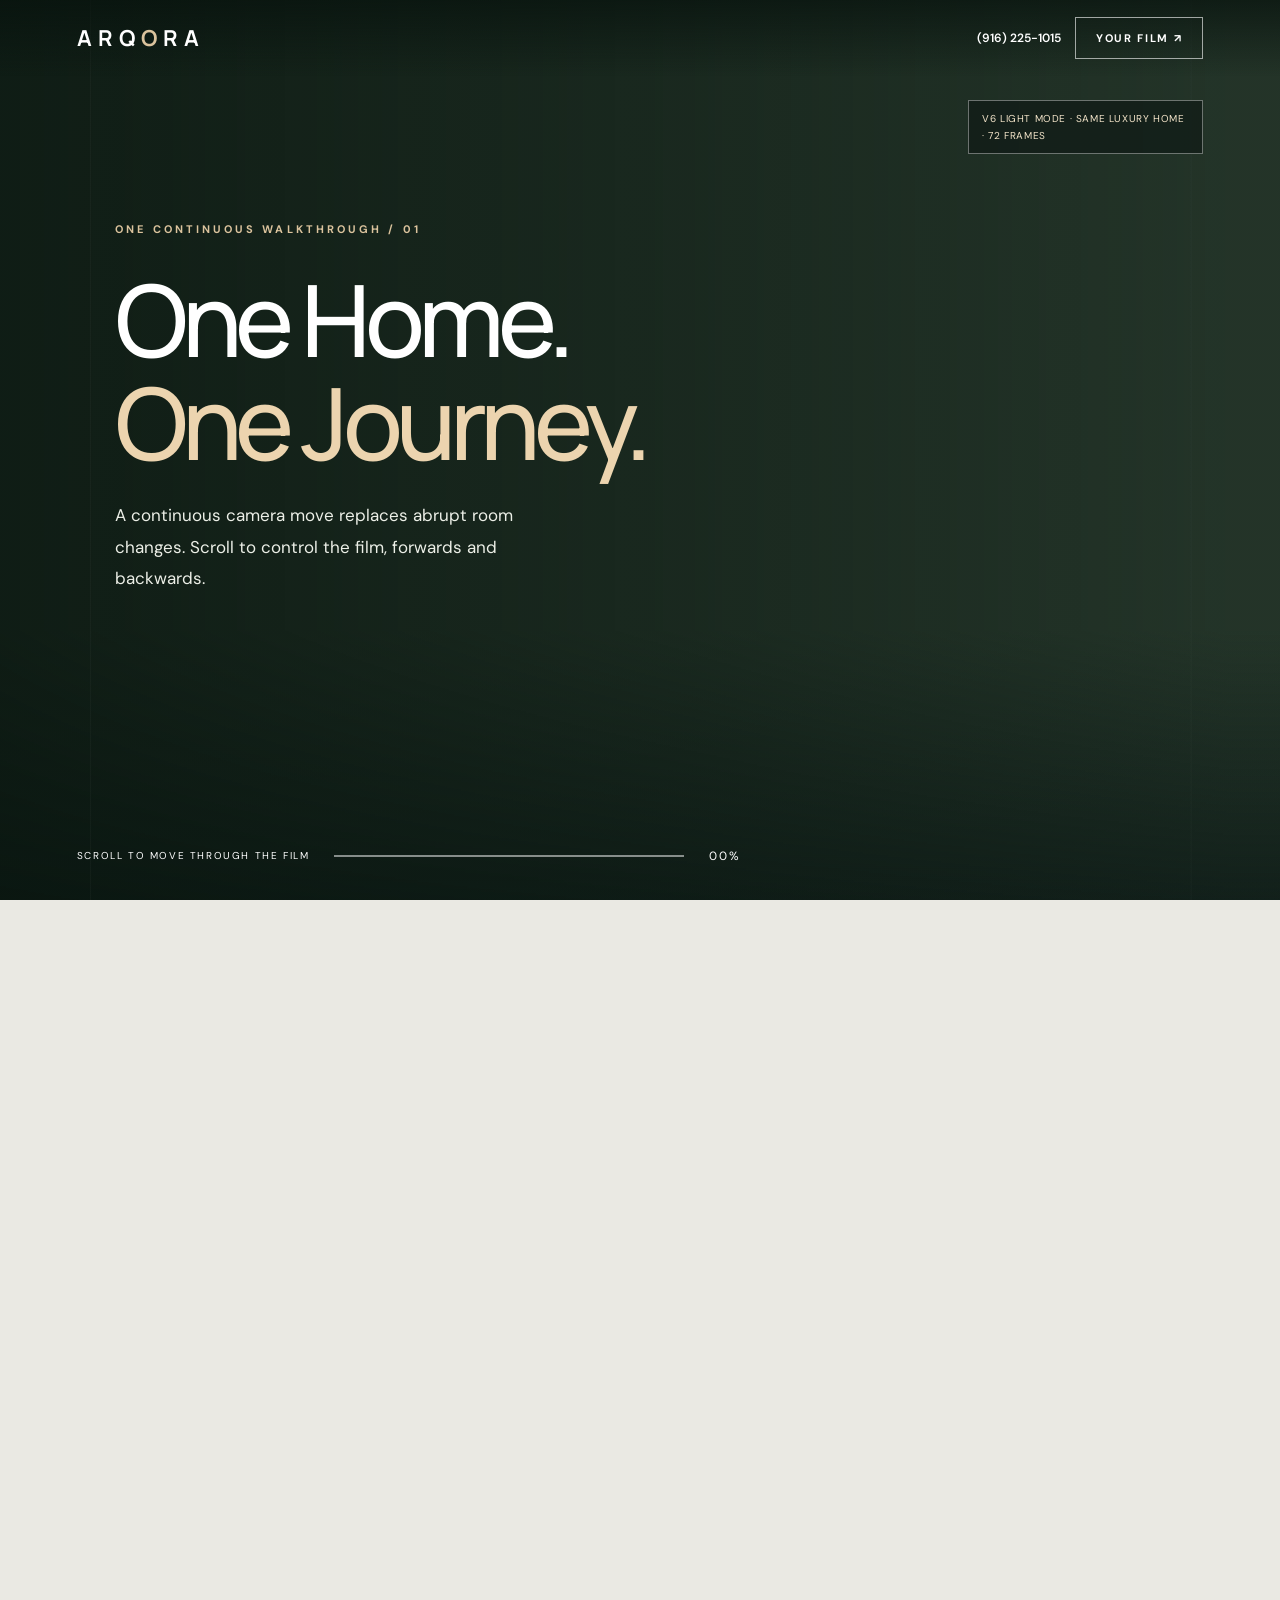
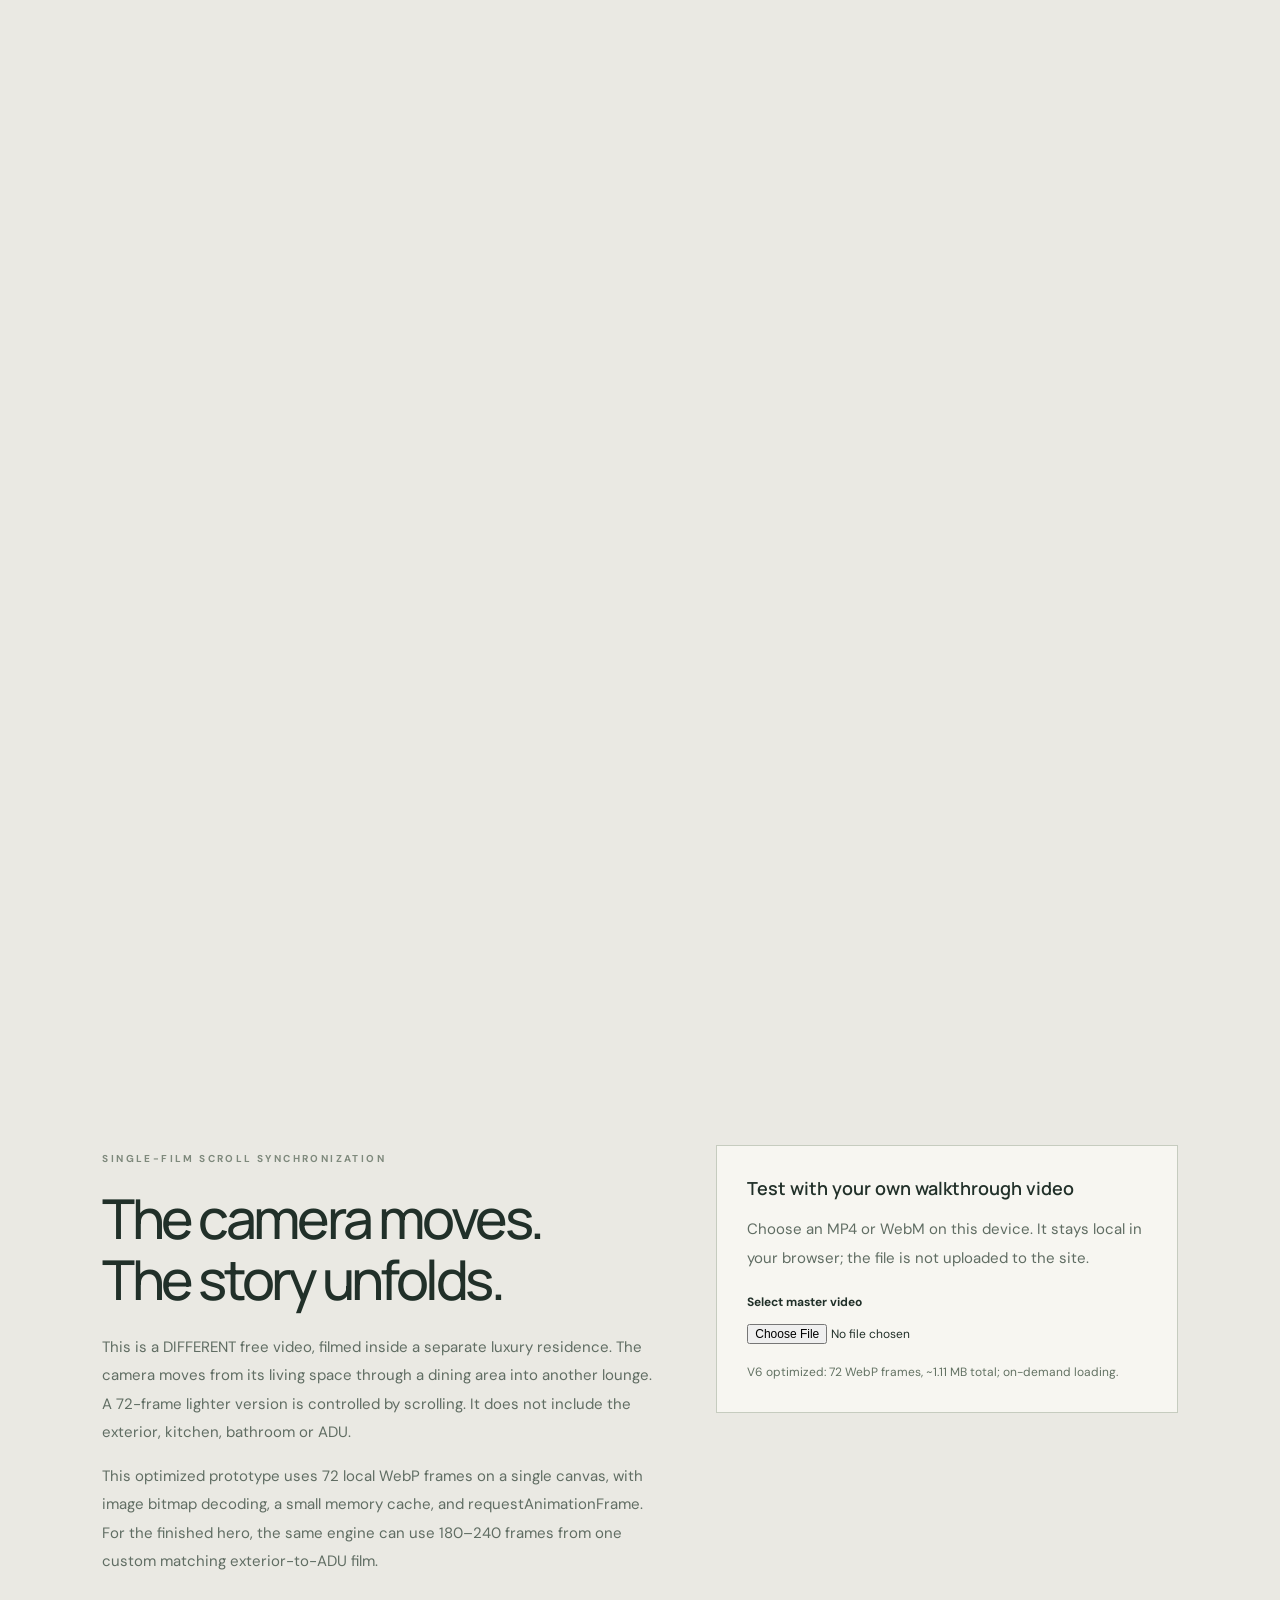
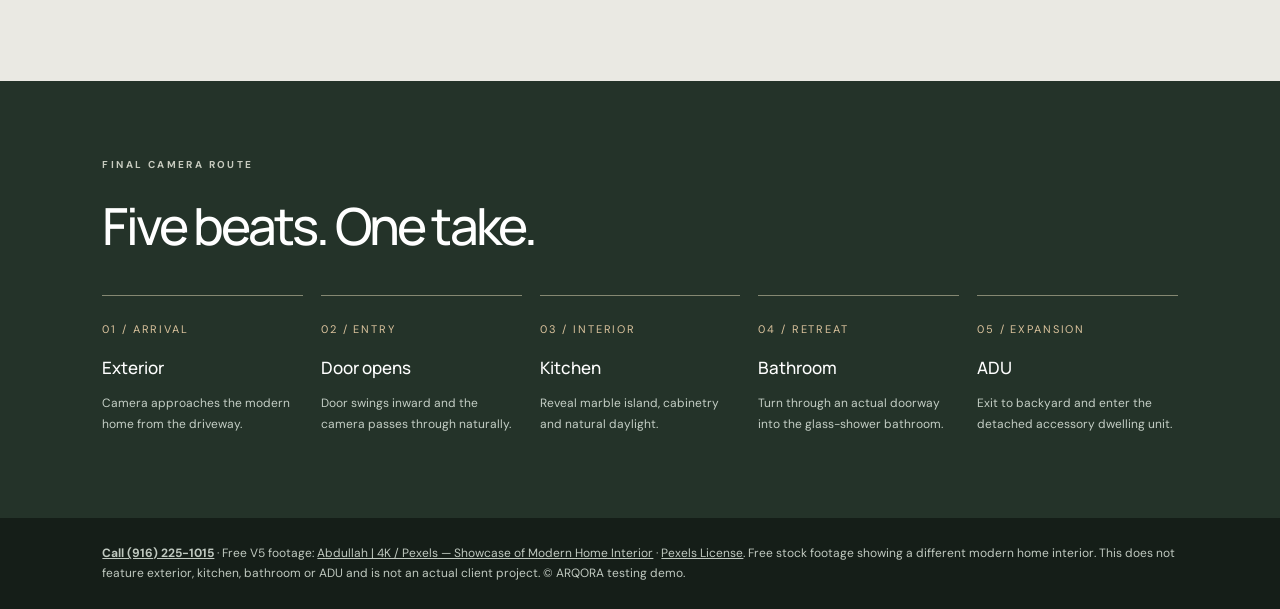
==== commit 888ffdd3: "Add direct phone CTA to remodeling demo video-sync-test/index.html" ====
--- a/video-sync-test/index.html
+++ b/video-sync-test/index.html
@@ -11,8 +11,10 @@
 .stage #walkFilm{display:none;z-index:0}
 .stage #walkFilm.visible{display:block}
 @media(prefers-reduced-motion:reduce){.stage #frameCanvas{opacity:1}}
+.nav-actions{display:flex;align-items:center;gap:14px}.nav .nav-actions .nav-phone{font-size:12px;letter-spacing:0;font-weight:600;text-transform:none;white-space:nowrap;border:0;padding:0}
+@media(max-width:700px){.nav-actions{gap:8px}.nav .nav-actions .nav-phone{font-size:0}.nav .nav-actions .nav-phone:after{content:"Call";font-size:11px}}
 </style></head><body>
-<header class="nav"><a href="#top" class="brand">ARQ<b>O</b>RA</a><a href="#film-controls">Your Film ↗</a></header>
+<header class="nav"><a href="#top" class="brand">ARQ<b>O</b>RA</a><div class="nav-actions"><a class="nav-phone" href="tel:+19162251015" aria-label="Call 5 Star Constructions at (916) 225-1015">(916) 225-1015</a><a href="#film-controls">Your Film ↗</a></div></header>
 <main id="top"><section class="rail" id="filmRail"><div class="stage" id="filmStage"><div class="poster"></div>
 <canvas id="frameCanvas" aria-label="Continuous house walkthrough controlled by scroll"></canvas>
 <video id="walkFilm" muted playsinline preload="metadata" aria-label="Your local architectural walkthrough video" poster="assets/v6/poster.jpg"></video>
@@ -25,7 +27,7 @@
 <div class="upload"><strong>Test with your own walkthrough video</strong><p>Choose an MP4 or WebM on this device. It stays local in your browser; the file is not uploaded to the site.</p><label for="videoUpload">Select master video</label><input type="file" id="videoUpload" accept="video/mp4,video/webm,video/quicktime"><div class="meta" id="fileStatus">V6 optimized: 72 WebP frames, ~1.11 MB total; on-demand loading.</div></div>
 </section>
 <section class="route"><span class="kicker" style="color:#c7cbbf">Final camera route</span><h2>Five beats. One take.</h2><div class="steps"><div class="step"><span>01 / ARRIVAL</span><b>Exterior</b><p>Camera approaches the modern home from the driveway.</p></div><div class="step"><span>02 / ENTRY</span><b>Door opens</b><p>Door swings inward and the camera passes through naturally.</p></div><div class="step"><span>03 / INTERIOR</span><b>Kitchen</b><p>Reveal marble island, cabinetry and natural daylight.</p></div><div class="step"><span>04 / RETREAT</span><b>Bathroom</b><p>Turn through an actual doorway into the glass-shower bathroom.</p></div><div class="step"><span>05 / EXPANSION</span><b>ADU</b><p>Exit to backyard and enter the detached accessory dwelling unit.</p></div></div></section></main>
-<footer class="legal">Free V5 footage: <a href="https://www.pexels.com/video/showcase-of-modern-home-interior-11630727/" target="_blank" rel="noopener">Abdullah | 4K / Pexels — Showcase of Modern Home Interior</a> · <a href="https://www.pexels.com/license/" target="_blank" rel="noopener">Pexels License</a>. Free stock footage showing a different modern home interior. This does not feature exterior, kitchen, bathroom or ADU and is not an actual client project. © ARQORA testing demo.</footer>
+<footer class="legal"><a href="tel:+19162251015" style="font-weight:700">Call (916) 225-1015</a> · Free V5 footage: <a href="https://www.pexels.com/video/showcase-of-modern-home-interior-11630727/" target="_blank" rel="noopener">Abdullah | 4K / Pexels — Showcase of Modern Home Interior</a> · <a href="https://www.pexels.com/license/" target="_blank" rel="noopener">Pexels License</a>. Free stock footage showing a different modern home interior. This does not feature exterior, kitchen, bathroom or ADU and is not an actual client project. © ARQORA testing demo.</footer>
 <script>
 (()=>{'use strict';
 const $=id=>document.getElementById(id);
